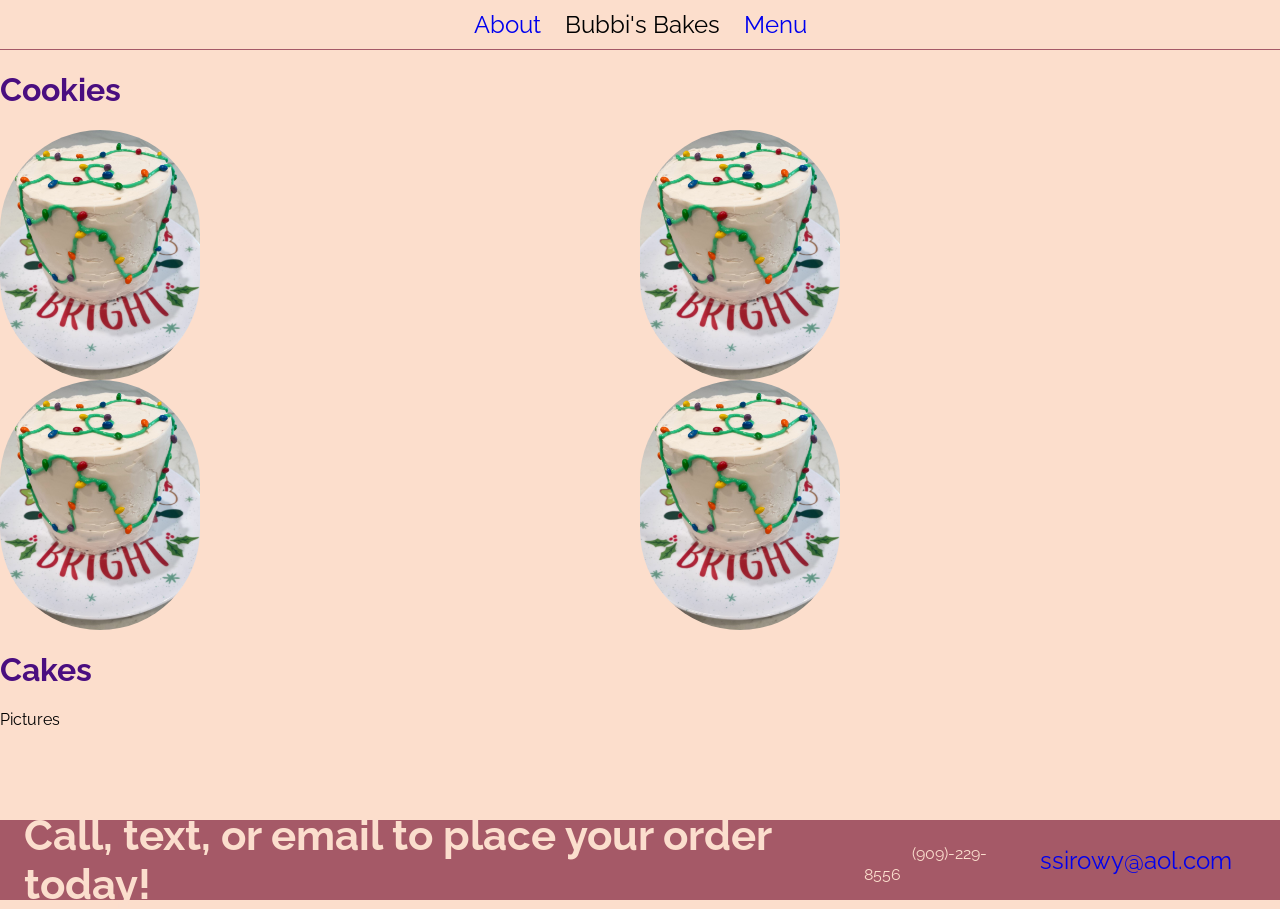
==== menu.html @ 7ab78c6b "WIP" ====
<!DOCTYPE html>
<html lang="en">

<head>
  <meta charset="utf-8" />
  <title>Bubbi's Bakes</title>
  <base href="/" />

  <link rel="preconnect" href="https://fonts.googleapis.com">
  <link rel="preconnect" href="https://fonts.gstatic.com" crossorigin>
  <link href="https://fonts.googleapis.com/css2?family=Raleway:ital,wght@0,100..900;1,100..900&display=swap" rel="stylesheet">
  <link rel="stylesheet" href="./styles.css">

  <meta name="viewport" content="width=device-width, initial-scale=1" />
  <link rel="icon" type="image/x-icon" href="favicon.png" />
</head>

<body>
  <header>
    <a href="/">About</a>
    <div class="title">Bubbi's Bakes</div>
    <a href="/menu.html">Menu</a>
  </header>
  <main>
    <h1>Cookies</h1>
    <section>
      <img class="menu portrait" src="/img/xmas-cake.jpg">
      <img class="menu portrait" src="/img/xmas-cake.jpg">
      <img class="menu portrait" src="/img/xmas-cake.jpg">
      <img class="menu portrait" src="/img/xmas-cake.jpg">
    </section>
    <h1>Cakes</h1>
    <section>
      Pictures
    </section>
  </main>
  <footer>
    <div class="footer-cta">Call, text, or email to place your order today!</div>
    <div><a href="tel:9092298556"></a>(909)-229-8556</div>
    <div><a href="mailto:ssirowy@aol.com">ssirowy@aol.com</a></div>
  </footer>
</body>

</html>
---- styles.css ----
:root {
    --main-bg-color: #fcdecc;
    --footer-color: #A55967;
    --footer-text-color: #FBDECD;
    --main-text-color: #4A0E80;
    --secondary-text-color: #A55967;
    --bubble-color: #FEF3E2;

    font-family: "Raleway", sans-serif;
  }

body {
    background-color: var(--main-bg-color);
    display: grid;
    height: 100vh;
    grid-template-rows: 50px 1fr 80px;
    margin: 0;
    width: 100%;
}

a {
    margin: 0 24px;
}

a:link {
    text-decoration: none;
}
  
a:visited {
    text-decoration: none;
}
  
a:hover {
    text-decoration: underline;
}

header {
    align-items: center;
    border-bottom: 1px solid var(--footer-color);
    display: flex;
    font-size: 24px;
    justify-content: center;
}

main {
    overflow-y: auto;
}

.bubble {
    align-items: center;
    background-color: var(--bubble-color);
    border: 3px solid var(--footer-color);
    border-radius: 125px;
    display: flex;
    flex-direction: column;
    padding: 24px;
}

.hero {
    box-shadow: rgba(0, 0, 0, 0.15) 1.95px 1.95px 2.6px;
    margin: 16px;
    border-radius: 2px;
    border: 6px solid white;
    max-height: 500px;
}

img.menu {
    border-radius: 100px;
}

h1 {
    color: var(--main-text-color);
}

h2 {
    color: var(--main-text-color);
}

h4 {
    color: var(--secondary-text-color);
}

section {
    display: grid;
    grid-template-columns: 1fr 1fr;
}

.centered {
    align-items: center;
    display: flex;
    height: 100%;
    justify-content: center;
    width: 100%;
}

footer {
    align-items: center;
    background-color: var(--footer-color);
    color: var(--footer-text-color);
    display: flex;
    padding: 0 24px;
}

footer a {
    font-size: 24px;
}

.footer-cta {
    font-size: 42px;
    font-weight: bold;
}

.bubbi {
    font-size: 22px;
}

path {
    fill: transparent;
}

text {
    fill: #7c7467;
    font-size: 55px;
}

.portrait {
    max-width: 200px;
}

.landscape {
    max-height: 200px;
}

@media only screen and (max-width: 800px) {
    .title {
        width: 100%;
        margin-bottom: 48px;
    }

    .bubbi {
        font-size: 36px;
    }

    .images {
        justify-content: center;
        width: 100%;
    }

    .portrait {
        max-width: 90%;
    }
}

@media only screen and (max-width: 600px) {

    .bubbi {
        font-size: 22px;
    }

    .title {
        width: 100%;
        margin-bottom: 0;
    }
}
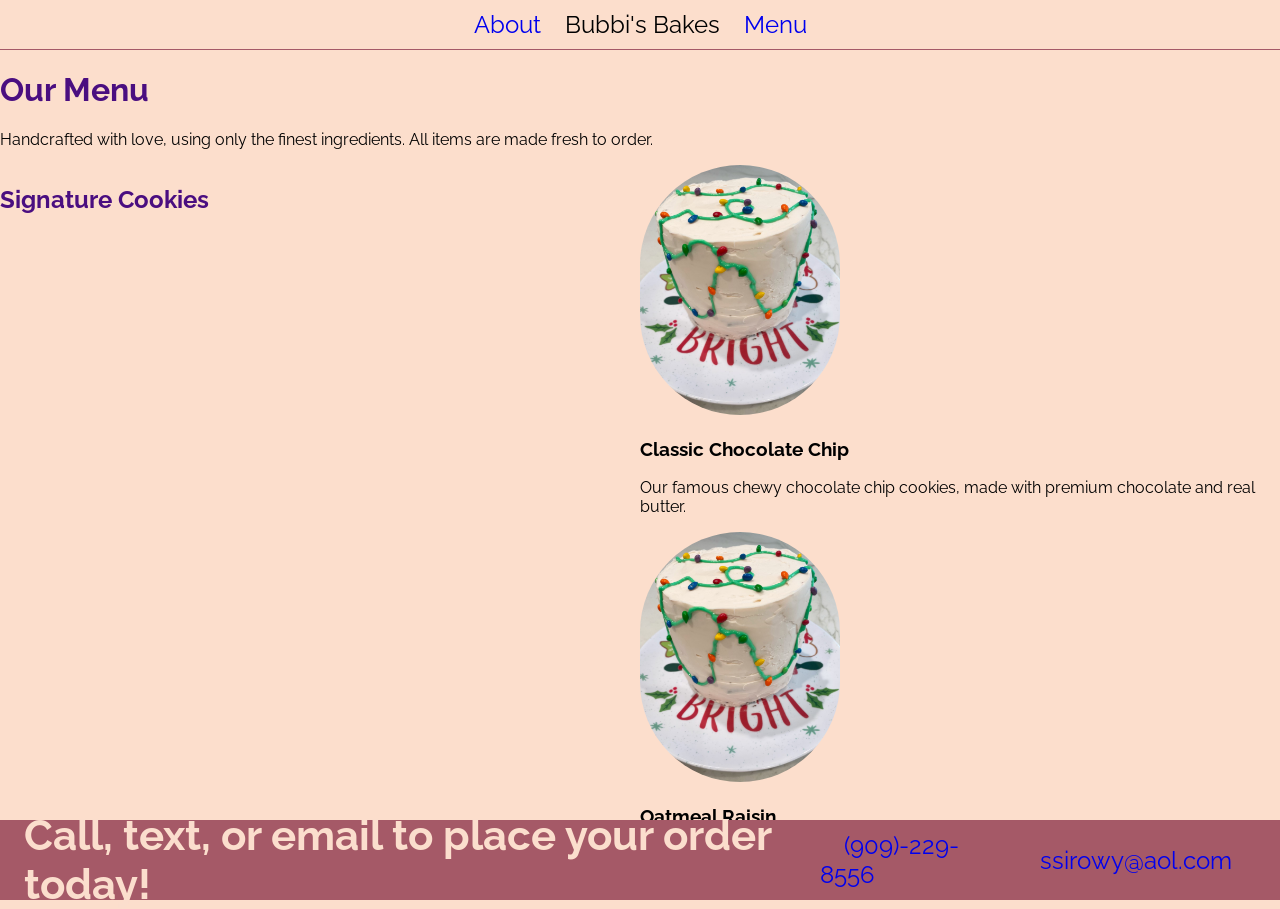
==== commit 77728c3d: "Updated designs" ====
--- a/menu.html
+++ b/menu.html
@@ -3,7 +3,7 @@
 
 <head>
   <meta charset="utf-8" />
-  <title>Bubbi's Bakes</title>
+  <title>Bubbi's Bakes - Menu</title>
   <base href="/" />
 
   <link rel="preconnect" href="https://fonts.googleapis.com">
@@ -22,21 +22,71 @@
     <a href="/menu.html">Menu</a>
   </header>
   <main>
-    <h1>Cookies</h1>
-    <section>
-      <img class="menu portrait" src="/img/xmas-cake.jpg">
-      <img class="menu portrait" src="/img/xmas-cake.jpg">
-      <img class="menu portrait" src="/img/xmas-cake.jpg">
-      <img class="menu portrait" src="/img/xmas-cake.jpg">
+    <div class="menu-intro">
+      <h1>Our Menu</h1>
+      <p>Handcrafted with love, using only the finest ingredients. All items are made fresh to order.</p>
+    </div>
+
+    <section class="menu-section">
+      <h2>Signature Cookies</h2>
+      <div class="menu-grid">
+        <div class="menu-item">
+          <img class="menu portrait" src="/img/xmas-cake.jpg" alt="Chocolate Chip Cookie">
+          <h3>Classic Chocolate Chip</h3>
+          <p>Our famous chewy chocolate chip cookies, made with premium chocolate and real butter.</p>
+        </div>
+        <div class="menu-item">
+          <img class="menu portrait" src="/img/xmas-cake.jpg" alt="Oatmeal Raisin Cookie">
+          <h3>Oatmeal Raisin</h3>
+          <p>Hearty oatmeal cookies studded with plump raisins and a hint of cinnamon.</p>
+        </div>
+        <div class="menu-item">
+          <img class="menu portrait" src="/img/xmas-cake.jpg" alt="Snickerdoodle Cookie">
+          <h3>Snickerdoodle</h3>
+          <p>Soft and pillowy cookies rolled in cinnamon sugar, a timeless favorite.</p>
+        </div>
+        <div class="menu-item">
+          <img class="menu portrait" src="/img/xmas-cake.jpg" alt="Double Chocolate Cookie">
+          <h3>Double Chocolate</h3>
+          <p>Rich chocolate cookies with chocolate chips, perfect for chocolate lovers.</p>
+        </div>
+      </div>
     </section>
-    <h1>Cakes</h1>
-    <section>
-      Pictures
+
+    <section class="menu-section">
+      <h2>Specialty Cakes</h2>
+      <div class="menu-grid">
+        <div class="menu-item">
+          <img class="menu portrait" src="/img/xmas-cake.jpg" alt="Birthday Cake">
+          <h3>Birthday Cakes</h3>
+          <p>Custom-designed cakes for any celebration, available in various flavors and sizes.</p>
+        </div>
+        <div class="menu-item">
+          <img class="menu portrait" src="/img/xmas-cake.jpg" alt="Wedding Cake">
+          <h3>Wedding Cakes</h3>
+          <p>Elegant multi-tiered cakes, perfect for your special day. Consultation required.</p>
+        </div>
+        <div class="menu-item">
+          <img class="menu portrait" src="/img/xmas-cake.jpg" alt="Cupcakes">
+          <h3>Cupcakes</h3>
+          <p>Delightful individual treats, available in a variety of flavors and frostings.</p>
+        </div>
+        <div class="menu-item">
+          <img class="menu portrait" src="/img/xmas-cake.jpg" alt="Seasonal Specials">
+          <h3>Seasonal Specials</h3>
+          <p>Limited-time offerings featuring seasonal flavors and decorations.</p>
+        </div>
+      </div>
+    </section>
+
+    <section class="menu-section">
+      <h2>Custom Orders</h2>
+      <p class="custom-order-text">Looking for something special? We love creating custom orders! Contact us to discuss your specific needs, dietary requirements, or special occasions.</p>
     </section>
   </main>
   <footer>
     <div class="footer-cta">Call, text, or email to place your order today!</div>
-    <div><a href="tel:9092298556"></a>(909)-229-8556</div>
+    <div><a href="tel:9092298556">(909)-229-8556</a></div>
     <div><a href="mailto:ssirowy@aol.com">ssirowy@aol.com</a></div>
   </footer>
 </body>
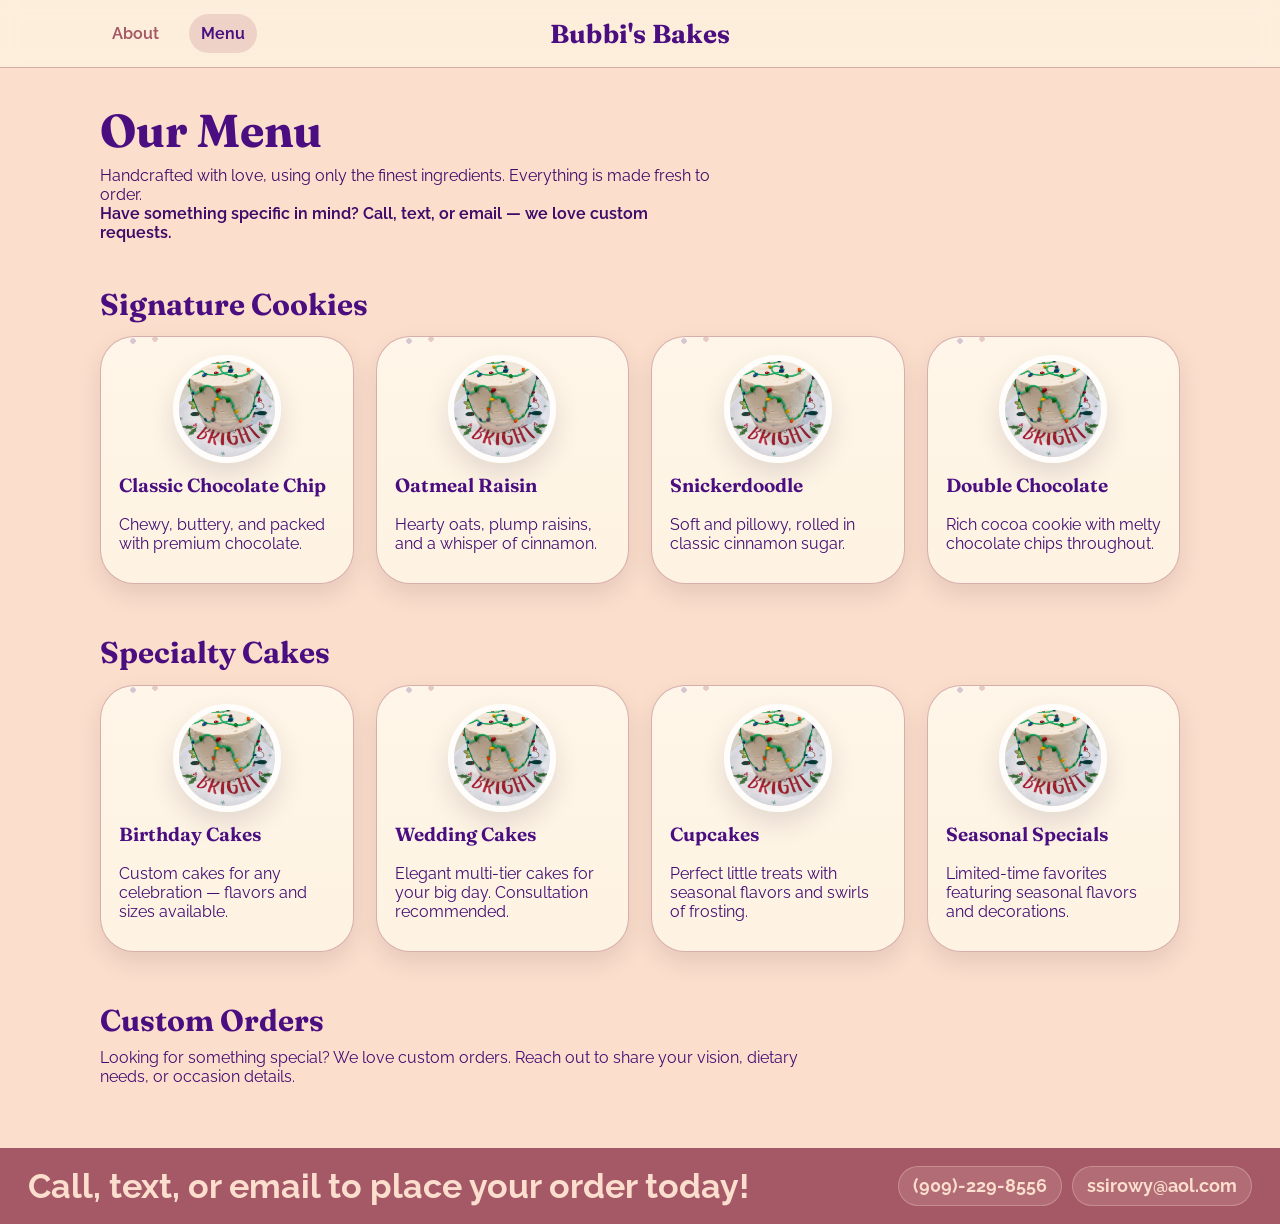
==== commit febdb36e: "Improve styles and menu" ====
--- a/menu.html
+++ b/menu.html
@@ -9,6 +9,7 @@
   <link rel="preconnect" href="https://fonts.googleapis.com">
   <link rel="preconnect" href="https://fonts.gstatic.com" crossorigin>
   <link href="https://fonts.googleapis.com/css2?family=Raleway:ital,wght@0,100..900;1,100..900&display=swap" rel="stylesheet">
+  <link href="https://fonts.googleapis.com/css2?family=Fraunces:opsz,wght@9..144,500..700&display=swap" rel="stylesheet">
   <link rel="stylesheet" href="./styles.css">
 
   <meta name="viewport" content="width=device-width, initial-scale=1" />
@@ -17,77 +18,87 @@
 
 <body>
   <header>
-    <a href="/">About</a>
-    <div class="title">Bubbi's Bakes</div>
-    <a href="/menu.html">Menu</a>
+    <div class="nav">
+      <div class="nav-links">
+        <a class="nav-link" href="/">About</a>
+        <a class="nav-link is-active" href="/menu.html">Menu</a>
+      </div>
+      <div class="title">Bubbi's Bakes</div>
+      <div class="nav-links" aria-hidden="true"></div>
+    </div>
   </header>
   <main>
-    <div class="menu-intro">
-      <h1>Our Menu</h1>
-      <p>Handcrafted with love, using only the finest ingredients. All items are made fresh to order.</p>
+    <div class="container">
+      <div class="menu-intro">
+        <h1>Our Menu</h1>
+        <p class="lede">Handcrafted with love, using only the finest ingredients. Everything is made fresh to order.</p>
+        <p class="cta-line">Have something specific in mind? Call, text, or email — we love custom requests.</p>
+      </div>
+
+      <section class="menu-section">
+        <h2>Signature Cookies</h2>
+        <div class="menu-grid">
+          <div class="menu-item">
+            <img class="menu portrait" src="/img/xmas-cake.jpg" alt="Chocolate Chip Cookie">
+            <h3>Classic Chocolate Chip</h3>
+            <p>Chewy, buttery, and packed with premium chocolate.</p>
+          </div>
+          <div class="menu-item">
+            <img class="menu portrait" src="/img/xmas-cake.jpg" alt="Oatmeal Raisin Cookie">
+            <h3>Oatmeal Raisin</h3>
+            <p>Hearty oats, plump raisins, and a whisper of cinnamon.</p>
+          </div>
+          <div class="menu-item">
+            <img class="menu portrait" src="/img/xmas-cake.jpg" alt="Snickerdoodle Cookie">
+            <h3>Snickerdoodle</h3>
+            <p>Soft and pillowy, rolled in classic cinnamon sugar.</p>
+          </div>
+          <div class="menu-item">
+            <img class="menu portrait" src="/img/xmas-cake.jpg" alt="Double Chocolate Cookie">
+            <h3>Double Chocolate</h3>
+            <p>Rich cocoa cookie with melty chocolate chips throughout.</p>
+          </div>
+        </div>
+      </section>
+
+      <section class="menu-section">
+        <h2>Specialty Cakes</h2>
+        <div class="menu-grid">
+          <div class="menu-item">
+            <img class="menu portrait" src="/img/xmas-cake.jpg" alt="Birthday Cake">
+            <h3>Birthday Cakes</h3>
+            <p>Custom cakes for any celebration — flavors and sizes available.</p>
+          </div>
+          <div class="menu-item">
+            <img class="menu portrait" src="/img/xmas-cake.jpg" alt="Wedding Cake">
+            <h3>Wedding Cakes</h3>
+            <p>Elegant multi-tier cakes for your big day. Consultation recommended.</p>
+          </div>
+          <div class="menu-item">
+            <img class="menu portrait" src="/img/xmas-cake.jpg" alt="Cupcakes">
+            <h3>Cupcakes</h3>
+            <p>Perfect little treats with seasonal flavors and swirls of frosting.</p>
+          </div>
+          <div class="menu-item">
+            <img class="menu portrait" src="/img/xmas-cake.jpg" alt="Seasonal Specials">
+            <h3>Seasonal Specials</h3>
+            <p>Limited-time favorites featuring seasonal flavors and decorations.</p>
+          </div>
+        </div>
+      </section>
+
+      <section class="menu-section">
+        <h2>Custom Orders</h2>
+        <p class="custom-order-text">Looking for something special? We love custom orders. Reach out to share your vision, dietary needs, or occasion details.</p>
+      </section>
     </div>
-
-    <section class="menu-section">
-      <h2>Signature Cookies</h2>
-      <div class="menu-grid">
-        <div class="menu-item">
-          <img class="menu portrait" src="/img/xmas-cake.jpg" alt="Chocolate Chip Cookie">
-          <h3>Classic Chocolate Chip</h3>
-          <p>Our famous chewy chocolate chip cookies, made with premium chocolate and real butter.</p>
-        </div>
-        <div class="menu-item">
-          <img class="menu portrait" src="/img/xmas-cake.jpg" alt="Oatmeal Raisin Cookie">
-          <h3>Oatmeal Raisin</h3>
-          <p>Hearty oatmeal cookies studded with plump raisins and a hint of cinnamon.</p>
-        </div>
-        <div class="menu-item">
-          <img class="menu portrait" src="/img/xmas-cake.jpg" alt="Snickerdoodle Cookie">
-          <h3>Snickerdoodle</h3>
-          <p>Soft and pillowy cookies rolled in cinnamon sugar, a timeless favorite.</p>
-        </div>
-        <div class="menu-item">
-          <img class="menu portrait" src="/img/xmas-cake.jpg" alt="Double Chocolate Cookie">
-          <h3>Double Chocolate</h3>
-          <p>Rich chocolate cookies with chocolate chips, perfect for chocolate lovers.</p>
-        </div>
-      </div>
-    </section>
-
-    <section class="menu-section">
-      <h2>Specialty Cakes</h2>
-      <div class="menu-grid">
-        <div class="menu-item">
-          <img class="menu portrait" src="/img/xmas-cake.jpg" alt="Birthday Cake">
-          <h3>Birthday Cakes</h3>
-          <p>Custom-designed cakes for any celebration, available in various flavors and sizes.</p>
-        </div>
-        <div class="menu-item">
-          <img class="menu portrait" src="/img/xmas-cake.jpg" alt="Wedding Cake">
-          <h3>Wedding Cakes</h3>
-          <p>Elegant multi-tiered cakes, perfect for your special day. Consultation required.</p>
-        </div>
-        <div class="menu-item">
-          <img class="menu portrait" src="/img/xmas-cake.jpg" alt="Cupcakes">
-          <h3>Cupcakes</h3>
-          <p>Delightful individual treats, available in a variety of flavors and frostings.</p>
-        </div>
-        <div class="menu-item">
-          <img class="menu portrait" src="/img/xmas-cake.jpg" alt="Seasonal Specials">
-          <h3>Seasonal Specials</h3>
-          <p>Limited-time offerings featuring seasonal flavors and decorations.</p>
-        </div>
-      </div>
-    </section>
-
-    <section class="menu-section">
-      <h2>Custom Orders</h2>
-      <p class="custom-order-text">Looking for something special? We love creating custom orders! Contact us to discuss your specific needs, dietary requirements, or special occasions.</p>
-    </section>
   </main>
   <footer>
     <div class="footer-cta">Call, text, or email to place your order today!</div>
-    <div><a href="tel:9092298556">(909)-229-8556</a></div>
-    <div><a href="mailto:ssirowy@aol.com">ssirowy@aol.com</a></div>
+    <div class="footer-actions">
+      <a class="footer-pill" href="tel:9092298556">(909)-229-8556</a>
+      <a class="footer-pill" href="mailto:ssirowy@aol.com">ssirowy@aol.com</a>
+    </div>
   </footer>
 </body>
 
--- a/styles.css
+++ b/styles.css
@@ -5,6 +5,13 @@
     --main-text-color: #4A0E80;
     --secondary-text-color: #A55967;
     --bubble-color: #FEF3E2;
+    --shadow: 0 18px 45px rgba(29, 14, 44, 0.12);
+    --shadow-soft: 0 10px 24px rgba(29, 14, 44, 0.10);
+    --radius: 22px;
+    --radius-lg: 34px;
+    --content-max: 1080px;
+    --gutter: clamp(16px, 3vw, 28px);
+    --heading-font: "Fraunces", serif;
 
     font-family: "Raleway", sans-serif;
   }
@@ -12,14 +19,21 @@
 body {
     background-color: var(--main-bg-color);
     display: grid;
-    height: 100vh;
-    grid-template-rows: 50px 1fr 80px;
+    min-height: 100svh;
+    grid-template-rows: auto 1fr auto;
     margin: 0;
     width: 100%;
+    color: var(--main-text-color);
+}
+
+a:focus-visible {
+    outline: 3px solid color-mix(in srgb, var(--footer-color), white 15%);
+    outline-offset: 3px;
+    border-radius: 10px;
 }
 
 a {
-    margin: 0 24px;
+    color: inherit;
 }
 
 a:link {
@@ -35,54 +49,163 @@
 }
 
 header {
-    align-items: center;
-    border-bottom: 1px solid var(--footer-color);
+    border-bottom: 1px solid color-mix(in srgb, var(--footer-color), transparent 55%);
+    background: color-mix(in srgb, var(--bubble-color), transparent 25%);
+    backdrop-filter: blur(8px);
+}
+
+header .nav {
+    max-width: var(--content-max);
+    margin: 0 auto;
+    padding: 14px var(--gutter);
+    display: grid;
+    grid-template-columns: 1fr auto 1fr;
+    align-items: center;
+    gap: 12px;
+}
+
+header .title {
+    font-family: var(--heading-font);
+    font-weight: 700;
+    letter-spacing: 0.01em;
+    font-size: clamp(18px, 2.4vw, 26px);
+}
+
+.nav-links {
     display: flex;
-    font-size: 24px;
-    justify-content: center;
+    align-items: center;
+    gap: clamp(10px, 2vw, 18px);
+}
+
+.nav > .nav-links:last-child {
+    justify-content: flex-end;
+}
+
+.nav-link {
+    display: inline-flex;
+    align-items: center;
+    padding: 10px 12px;
+    border-radius: 999px;
+    color: var(--secondary-text-color);
+    font-weight: 650;
+    text-decoration: none;
+    transition: background-color 160ms ease, transform 160ms ease;
+}
+
+.nav-link:hover {
+    text-decoration: none;
+    background: color-mix(in srgb, var(--footer-color), transparent 88%);
+    transform: translateY(-1px);
+}
+
+.nav-link.is-active {
+    color: var(--main-text-color);
+    background: color-mix(in srgb, var(--footer-color), transparent 82%);
 }
 
 main {
     overflow-y: auto;
 }
 
+.container {
+    max-width: var(--content-max);
+    margin: 0 auto;
+    padding: 28px var(--gutter) 36px;
+}
+
+.lede {
+    font-size: 16px;
+    color: color-mix(in srgb, var(--main-text-color), black 20%);
+    max-width: 62ch;
+}
+
+.cta-line {
+    margin-top: 10px;
+    font-weight: 650;
+    color: var(--secondary-text-color);
+}
+
+.stack {
+    display: grid;
+    gap: clamp(18px, 3vw, 30px);
+}
+
+.split {
+    display: grid;
+    grid-template-columns: 1fr 1fr;
+    gap: clamp(18px, 4vw, 42px);
+    align-items: center;
+    padding: clamp(16px, 3vw, 28px) 0;
+}
+
 .bubble {
     align-items: center;
     background-color: var(--bubble-color);
-    border: 3px solid var(--footer-color);
-    border-radius: 125px;
+    border: 2px solid color-mix(in srgb, var(--footer-color), transparent 35%);
+    border-radius: var(--radius-lg);
+    box-shadow: var(--shadow-soft);
     display: flex;
     flex-direction: column;
-    padding: 24px;
+    padding: clamp(18px, 3vw, 28px);
+    line-height: 1.55;
+}
+
+.bubble h2 {
+    font-family: var(--heading-font);
+    font-weight: 700;
+    letter-spacing: 0.01em;
 }
 
 .hero {
-    box-shadow: rgba(0, 0, 0, 0.15) 1.95px 1.95px 2.6px;
-    margin: 16px;
-    border-radius: 2px;
-    border: 6px solid white;
-    max-height: 500px;
+    display: block;
+    width: 100%;
+    height: auto;
+    box-shadow: var(--shadow);
+    border-radius: var(--radius);
+    border: 8px solid rgba(255, 255, 255, 0.85);
+    max-height: 520px;
+    object-fit: cover;
 }
 
 img.menu {
-    border-radius: 100px;
+    border-radius: 999px;
 }
 
 h1 {
     color: var(--main-text-color);
+    font-family: var(--heading-font);
+    font-weight: 700;
+    font-size: clamp(32px, 4.2vw, 46px);
+    line-height: 1.08;
+    margin: 0 0 10px;
 }
 
 h2 {
+    color: var(--main-text-color);
+    font-family: var(--heading-font);
+    font-weight: 680;
+    font-size: clamp(22px, 3vw, 30px);
+    line-height: 1.15;
+    margin: 0 0 10px;
+}
+
+h3 {
+    margin: 0 0 8px;
+    font-family: var(--heading-font);
+    font-weight: 650;
+    font-size: 19px;
     color: var(--main-text-color);
 }
 
 h4 {
     color: var(--secondary-text-color);
-}
-
-section {
-    display: grid;
-    grid-template-columns: 1fr 1fr;
+    margin: 0 0 12px;
+    font-weight: 650;
+}
+
+p {
+    margin: 0 0 12px;
+    color: color-mix(in srgb, var(--main-text-color), black 10%);
 }
 
 .centered {
@@ -98,16 +221,48 @@
     background-color: var(--footer-color);
     color: var(--footer-text-color);
     display: flex;
-    padding: 0 24px;
+    padding: 18px var(--gutter);
+    gap: 14px;
+    flex-wrap: wrap;
+    justify-content: space-between;
 }
 
 footer a {
     font-size: 24px;
+    color: var(--footer-text-color);
+    font-weight: 700;
 }
 
 .footer-cta {
-    font-size: 42px;
+    font-size: clamp(22px, 3.2vw, 34px);
     font-weight: bold;
+}
+
+.footer-actions {
+    display: inline-flex;
+    gap: 10px;
+    align-items: center;
+    flex-wrap: wrap;
+}
+
+.footer-pill {
+    display: inline-flex;
+    align-items: center;
+    gap: 10px;
+    padding: 10px 14px;
+    border-radius: 999px;
+    background: color-mix(in srgb, var(--footer-text-color), transparent 86%);
+    border: 1px solid color-mix(in srgb, var(--footer-text-color), transparent 70%);
+    text-decoration: none;
+    font-size: 18px;
+    line-height: 1;
+    transition: transform 160ms ease, background-color 160ms ease;
+}
+
+.footer-pill:hover {
+    text-decoration: none;
+    transform: translateY(-1px);
+    background: color-mix(in srgb, var(--footer-text-color), transparent 82%);
 }
 
 .bubbi {
@@ -131,24 +286,91 @@
     max-height: 200px;
 }
 
+.menu-intro {
+    text-align: left;
+    padding: 10px 0 20px;
+}
+
+.menu-intro p {
+    max-width: 62ch;
+    margin: 0;
+    font-size: 16px;
+    color: color-mix(in srgb, var(--main-text-color), black 18%);
+}
+
+.menu-section {
+    padding: clamp(18px, 3vw, 26px) 0;
+}
+
+.menu-grid {
+    display: grid;
+    grid-template-columns: repeat(auto-fit, minmax(220px, 1fr));
+    gap: clamp(14px, 2.5vw, 22px);
+    margin-top: 14px;
+}
+
+.menu-item {
+    background: linear-gradient(
+        180deg,
+        color-mix(in srgb, var(--bubble-color), white 22%),
+        var(--bubble-color)
+    );
+    border: 1px solid color-mix(in srgb, var(--footer-color), transparent 55%);
+    border-radius: var(--radius-lg);
+    box-shadow: var(--shadow-soft);
+    padding: 18px;
+    display: grid;
+    gap: 10px;
+    position: relative;
+    overflow: hidden;
+}
+
+.menu-item::after {
+    content: "";
+    position: absolute;
+    inset: -2px -2px auto -2px;
+    height: 10px;
+    background: radial-gradient(circle at 12px 5px, rgba(165, 89, 103, 0.55) 0 3px, transparent 3.5px),
+        radial-gradient(circle at 34px 6px, rgba(74, 14, 128, 0.35) 0 2.5px, transparent 3px),
+        radial-gradient(circle at 56px 4px, rgba(165, 89, 103, 0.45) 0 2.5px, transparent 3px);
+    opacity: 0.6;
+}
+
+.menu-item img.menu {
+    width: 96px;
+    height: 96px;
+    object-fit: cover;
+    border: 6px solid rgba(255, 255, 255, 0.85);
+    box-shadow: 0 12px 26px rgba(29, 14, 44, 0.12);
+    justify-self: center;
+}
+
+.custom-order-text {
+    max-width: 72ch;
+    margin: 0;
+}
+
 @media only screen and (max-width: 800px) {
-    .title {
-        width: 100%;
-        margin-bottom: 48px;
-    }
-
-    .bubbi {
-        font-size: 36px;
-    }
-
-    .images {
-        justify-content: center;
-        width: 100%;
+    header .nav {
+        padding: 12px var(--gutter);
+    }
+
+    .split {
+        grid-template-columns: 1fr;
+        padding: 18px 0;
+    }
+
+    .hero {
+        max-height: 420px;
     }
 
     .portrait {
         max-width: 90%;
     }
+
+    footer {
+        justify-content: flex-start;
+    }
 }
 
 @media only screen and (max-width: 600px) {
@@ -157,8 +379,18 @@
         font-size: 22px;
     }
 
-    .title {
-        width: 100%;
-        margin-bottom: 0;
+    header .nav {
+        gap: 10px;
+        grid-template-columns: 1fr;
+        justify-items: center;
+    }
+
+    .nav-link {
+        padding: 9px 10px;
+    }
+
+    .nav-links {
+        justify-content: center;
+        flex-wrap: wrap;
     }
 }
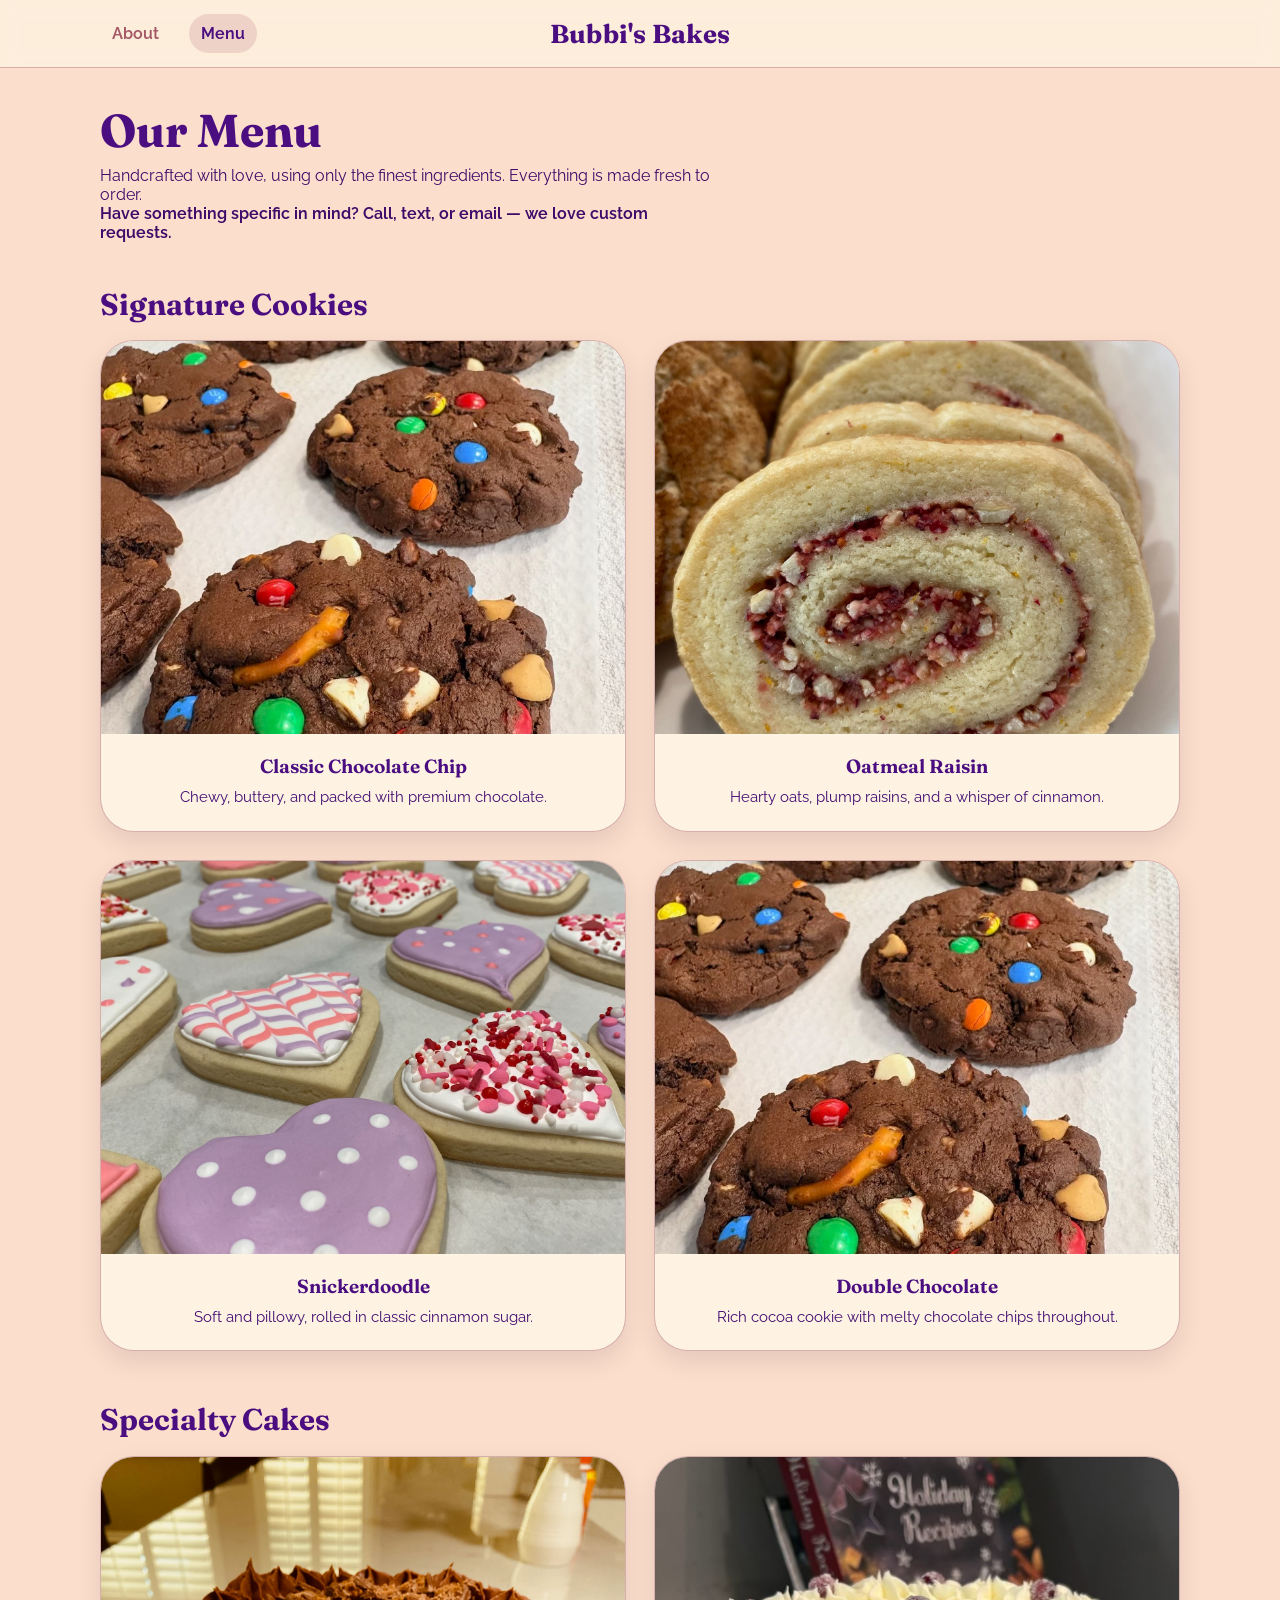
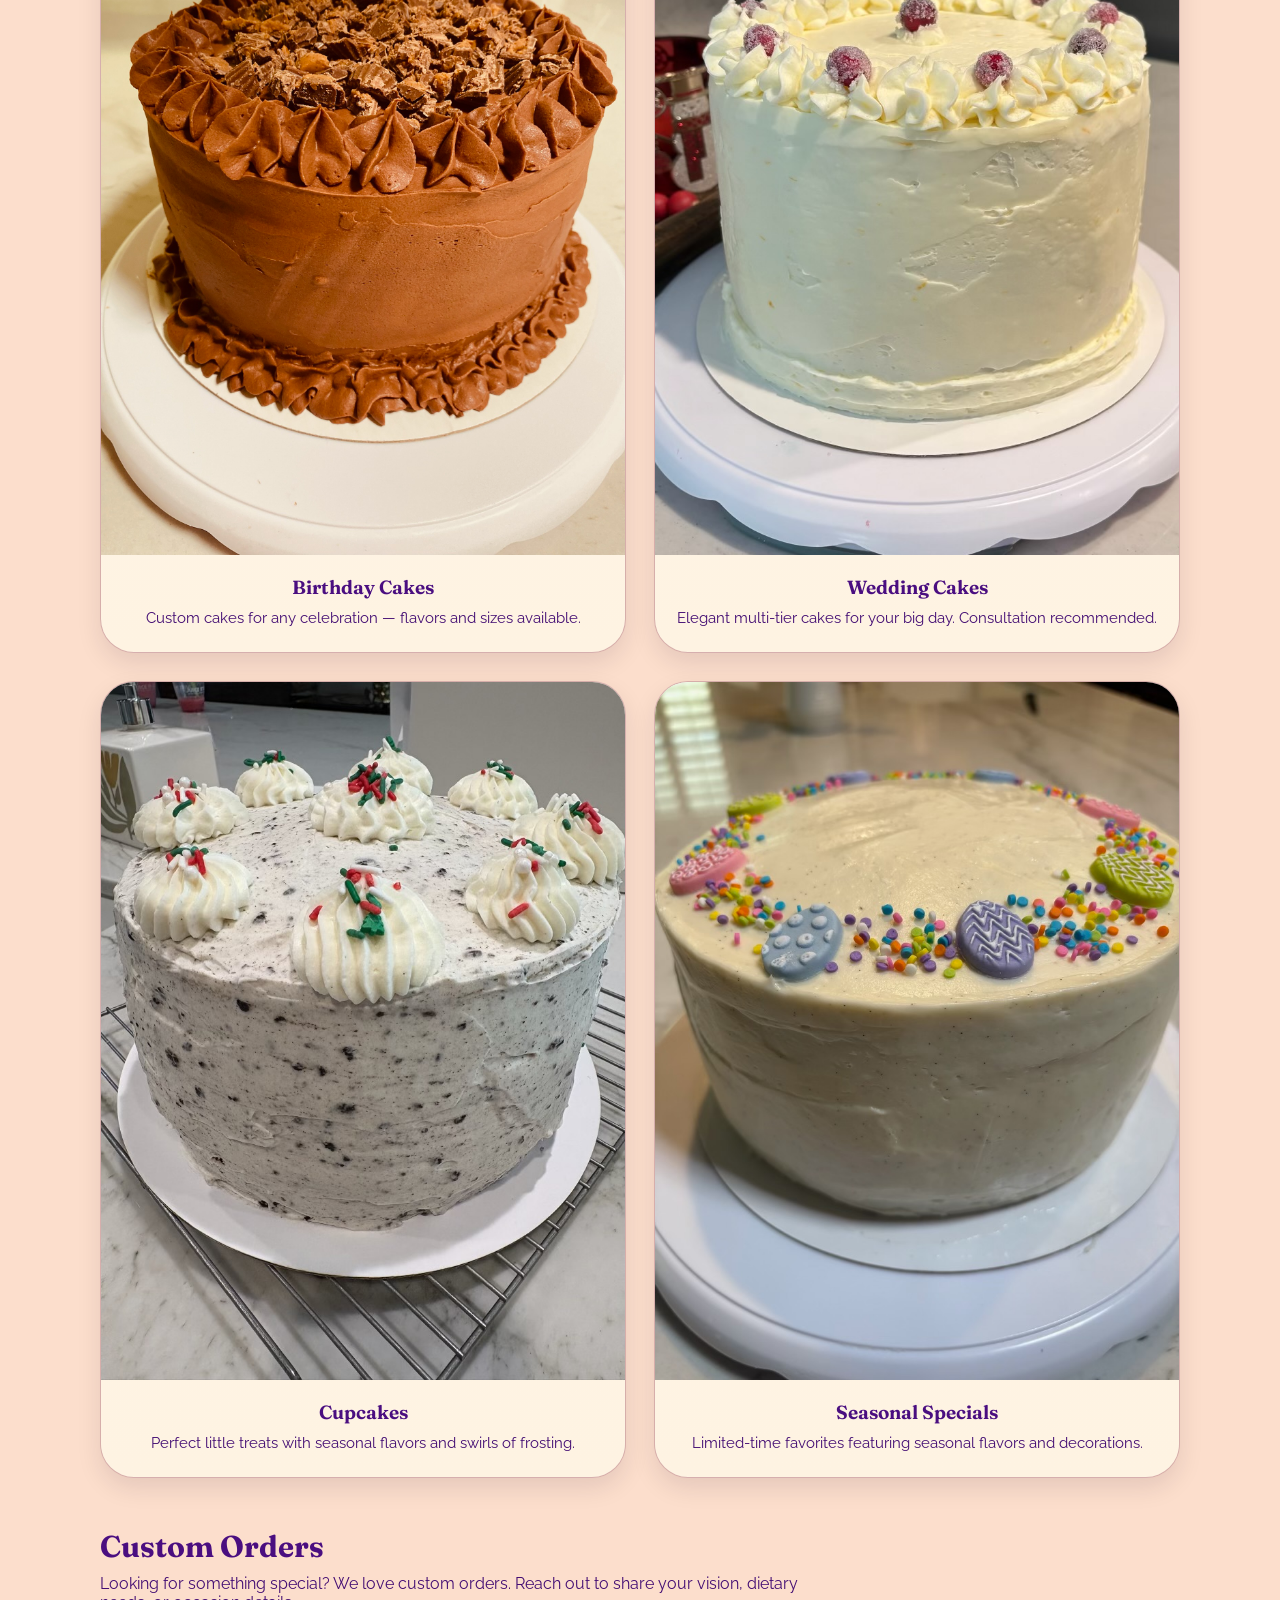
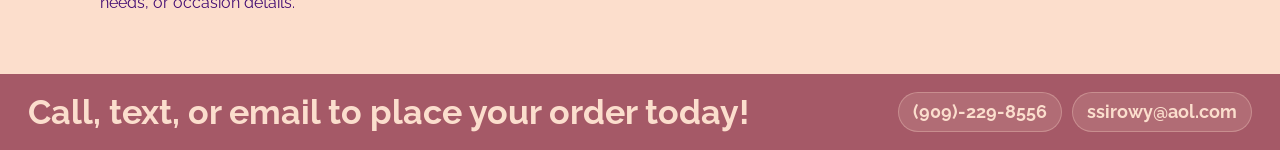
==== commit 8f9aabd6: "Made some updates to images + content" ====
--- a/menu.html
+++ b/menu.html
@@ -38,52 +38,84 @@
       <section class="menu-section">
         <h2>Signature Cookies</h2>
         <div class="menu-grid">
-          <div class="menu-item">
-            <img class="menu portrait" src="/img/xmas-cake.jpg" alt="Chocolate Chip Cookie">
-            <h3>Classic Chocolate Chip</h3>
-            <p>Chewy, buttery, and packed with premium chocolate.</p>
-          </div>
-          <div class="menu-item">
-            <img class="menu portrait" src="/img/xmas-cake.jpg" alt="Oatmeal Raisin Cookie">
-            <h3>Oatmeal Raisin</h3>
-            <p>Hearty oats, plump raisins, and a whisper of cinnamon.</p>
-          </div>
-          <div class="menu-item">
-            <img class="menu portrait" src="/img/xmas-cake.jpg" alt="Snickerdoodle Cookie">
-            <h3>Snickerdoodle</h3>
-            <p>Soft and pillowy, rolled in classic cinnamon sugar.</p>
-          </div>
-          <div class="menu-item">
-            <img class="menu portrait" src="/img/xmas-cake.jpg" alt="Double Chocolate Cookie">
-            <h3>Double Chocolate</h3>
-            <p>Rich cocoa cookie with melty chocolate chips throughout.</p>
-          </div>
+          <article class="menu-item">
+            <div class="menu-item-media">
+              <img src="/img/chocolate-cookies.jpeg" alt="Chocolate chip cookies on a plate" loading="lazy" width="800" height="600">
+            </div>
+            <div class="menu-item-body">
+              <h3>Classic Chocolate Chip</h3>
+              <p>Chewy, buttery, and packed with premium chocolate.</p>
+            </div>
+          </article>
+          <article class="menu-item">
+            <div class="menu-item-media">
+              <img src="/img/pinwheels.JPG" alt="Pinwheel cookies with sugar coating" loading="lazy" width="800" height="600">
+            </div>
+            <div class="menu-item-body">
+              <h3>Oatmeal Raisin</h3>
+              <p>Hearty oats, plump raisins, and a whisper of cinnamon.</p>
+            </div>
+          </article>
+          <article class="menu-item">
+            <div class="menu-item-media">
+              <img src="/img/valentines-cookies.JPG" alt="Heart-shaped and decorated sugar cookies" loading="lazy" width="800" height="600">
+            </div>
+            <div class="menu-item-body">
+              <h3>Snickerdoodle</h3>
+              <p>Soft and pillowy, rolled in classic cinnamon sugar.</p>
+            </div>
+          </article>
+          <article class="menu-item">
+            <div class="menu-item-media">
+              <img src="/img/chocolate-cookies.jpeg" alt="Rich chocolate cookies with chocolate chips" loading="lazy" width="800" height="600">
+            </div>
+            <div class="menu-item-body">
+              <h3>Double Chocolate</h3>
+              <p>Rich cocoa cookie with melty chocolate chips throughout.</p>
+            </div>
+          </article>
         </div>
       </section>
 
       <section class="menu-section">
         <h2>Specialty Cakes</h2>
         <div class="menu-grid">
-          <div class="menu-item">
-            <img class="menu portrait" src="/img/xmas-cake.jpg" alt="Birthday Cake">
-            <h3>Birthday Cakes</h3>
-            <p>Custom cakes for any celebration — flavors and sizes available.</p>
-          </div>
-          <div class="menu-item">
-            <img class="menu portrait" src="/img/xmas-cake.jpg" alt="Wedding Cake">
-            <h3>Wedding Cakes</h3>
-            <p>Elegant multi-tier cakes for your big day. Consultation recommended.</p>
-          </div>
-          <div class="menu-item">
-            <img class="menu portrait" src="/img/xmas-cake.jpg" alt="Cupcakes">
-            <h3>Cupcakes</h3>
-            <p>Perfect little treats with seasonal flavors and swirls of frosting.</p>
-          </div>
-          <div class="menu-item">
-            <img class="menu portrait" src="/img/xmas-cake.jpg" alt="Seasonal Specials">
-            <h3>Seasonal Specials</h3>
-            <p>Limited-time favorites featuring seasonal flavors and decorations.</p>
-          </div>
+          <article class="menu-item">
+            <div class="menu-item-media menu-item-media--tall">
+              <img src="/img/chocolate-cake.JPG" alt="Chocolate layer cake with frosting" loading="lazy" width="600" height="800">
+            </div>
+            <div class="menu-item-body">
+              <h3>Birthday Cakes</h3>
+              <p>Custom cakes for any celebration — flavors and sizes available.</p>
+            </div>
+          </article>
+          <article class="menu-item">
+            <div class="menu-item-media menu-item-media--tall">
+              <img src="/img/raspberry-cake.jpeg" alt="Elegant layer cake with raspberry filling and frosting" loading="lazy" width="600" height="800">
+            </div>
+            <div class="menu-item-body">
+              <h3>Wedding Cakes</h3>
+              <p>Elegant multi-tier cakes for your big day. Consultation recommended.</p>
+            </div>
+          </article>
+          <article class="menu-item">
+            <div class="menu-item-media menu-item-media--tall">
+              <img src="/img/oreo-cake.jpeg" alt="Oreo-themed cake with cookies and frosting" loading="lazy" width="600" height="800">
+            </div>
+            <div class="menu-item-body">
+              <h3>Cupcakes</h3>
+              <p>Perfect little treats with seasonal flavors and swirls of frosting.</p>
+            </div>
+          </article>
+          <article class="menu-item">
+            <div class="menu-item-media menu-item-media--tall">
+              <img src="/img/easter-cake.jpeg" alt="Spring-themed decorated cake with pastel accents" loading="lazy" width="600" height="800">
+            </div>
+            <div class="menu-item-body">
+              <h3>Seasonal Specials</h3>
+              <p>Limited-time favorites featuring seasonal flavors and decorations.</p>
+            </div>
+          </article>
         </div>
       </section>
 
@@ -102,4 +134,4 @@
   </footer>
 </body>
 
-</html>+</html>
--- a/styles.css
+++ b/styles.css
@@ -167,8 +167,32 @@
     object-fit: cover;
 }
 
-img.menu {
-    border-radius: 999px;
+/* Group photo: scale to fit without cropping; frame follows portrait aspect (no side letterboxing) */
+.hero-frame {
+    box-shadow: var(--shadow);
+    border-radius: var(--radius);
+    border: 8px solid rgba(255, 255, 255, 0.85);
+    width: 100%;
+    display: flex;
+    align-items: center;
+    justify-content: center;
+    background-color: color-mix(in srgb, var(--bubble-color), white 40%);
+}
+
+.hero-frame--full {
+    width: fit-content;
+    max-width: 100%;
+    margin-inline: auto;
+    min-width: 0;
+    background-color: transparent;
+}
+
+.hero-frame--full img {
+    display: block;
+    max-width: 100%;
+    max-height: min(72vh, 680px);
+    width: auto;
+    height: auto;
 }
 
 h1 {
@@ -278,10 +302,6 @@
     font-size: 55px;
 }
 
-.portrait {
-    max-width: 200px;
-}
-
 .landscape {
     max-height: 200px;
 }
@@ -304,9 +324,15 @@
 
 .menu-grid {
     display: grid;
-    grid-template-columns: repeat(auto-fit, minmax(220px, 1fr));
-    gap: clamp(14px, 2.5vw, 22px);
-    margin-top: 14px;
+    grid-template-columns: 1fr;
+    gap: clamp(20px, 3vw, 28px);
+    margin-top: 18px;
+}
+
+@media only screen and (min-width: 640px) {
+    .menu-grid {
+        grid-template-columns: repeat(2, 1fr);
+    }
 }
 
 .menu-item {
@@ -318,31 +344,53 @@
     border: 1px solid color-mix(in srgb, var(--footer-color), transparent 55%);
     border-radius: var(--radius-lg);
     box-shadow: var(--shadow-soft);
-    padding: 18px;
-    display: grid;
-    gap: 10px;
+    padding: 0;
+    display: flex;
+    flex-direction: column;
+    overflow: hidden;
+    transition: transform 180ms ease, box-shadow 180ms ease;
+}
+
+.menu-item:hover {
+    transform: translateY(-3px);
+    box-shadow: var(--shadow);
+}
+
+.menu-item-media {
     position: relative;
+    width: 100%;
+    aspect-ratio: 4 / 3;
     overflow: hidden;
-}
-
-.menu-item::after {
-    content: "";
-    position: absolute;
-    inset: -2px -2px auto -2px;
-    height: 10px;
-    background: radial-gradient(circle at 12px 5px, rgba(165, 89, 103, 0.55) 0 3px, transparent 3.5px),
-        radial-gradient(circle at 34px 6px, rgba(74, 14, 128, 0.35) 0 2.5px, transparent 3px),
-        radial-gradient(circle at 56px 4px, rgba(165, 89, 103, 0.45) 0 2.5px, transparent 3px);
-    opacity: 0.6;
-}
-
-.menu-item img.menu {
-    width: 96px;
-    height: 96px;
+    background: color-mix(in srgb, var(--bubble-color), black 4%);
+}
+
+.menu-item-media--tall {
+    aspect-ratio: 3 / 4;
+}
+
+.menu-item-media img {
+    width: 100%;
+    height: 100%;
     object-fit: cover;
-    border: 6px solid rgba(255, 255, 255, 0.85);
-    box-shadow: 0 12px 26px rgba(29, 14, 44, 0.12);
-    justify-self: center;
+    object-position: center;
+    display: block;
+}
+
+.menu-item-body {
+    padding: clamp(16px, 2.5vw, 20px) clamp(18px, 3vw, 22px) clamp(18px, 3vw, 22px);
+    text-align: center;
+    display: grid;
+    gap: 8px;
+}
+
+.menu-item-body h3 {
+    margin: 0;
+}
+
+.menu-item-body p {
+    margin: 0;
+    font-size: 15px;
+    line-height: 1.5;
 }
 
 .custom-order-text {
@@ -364,8 +412,8 @@
         max-height: 420px;
     }
 
-    .portrait {
-        max-width: 90%;
+    .hero-frame--full img {
+        max-height: min(60vh, 520px);
     }
 
     footer {
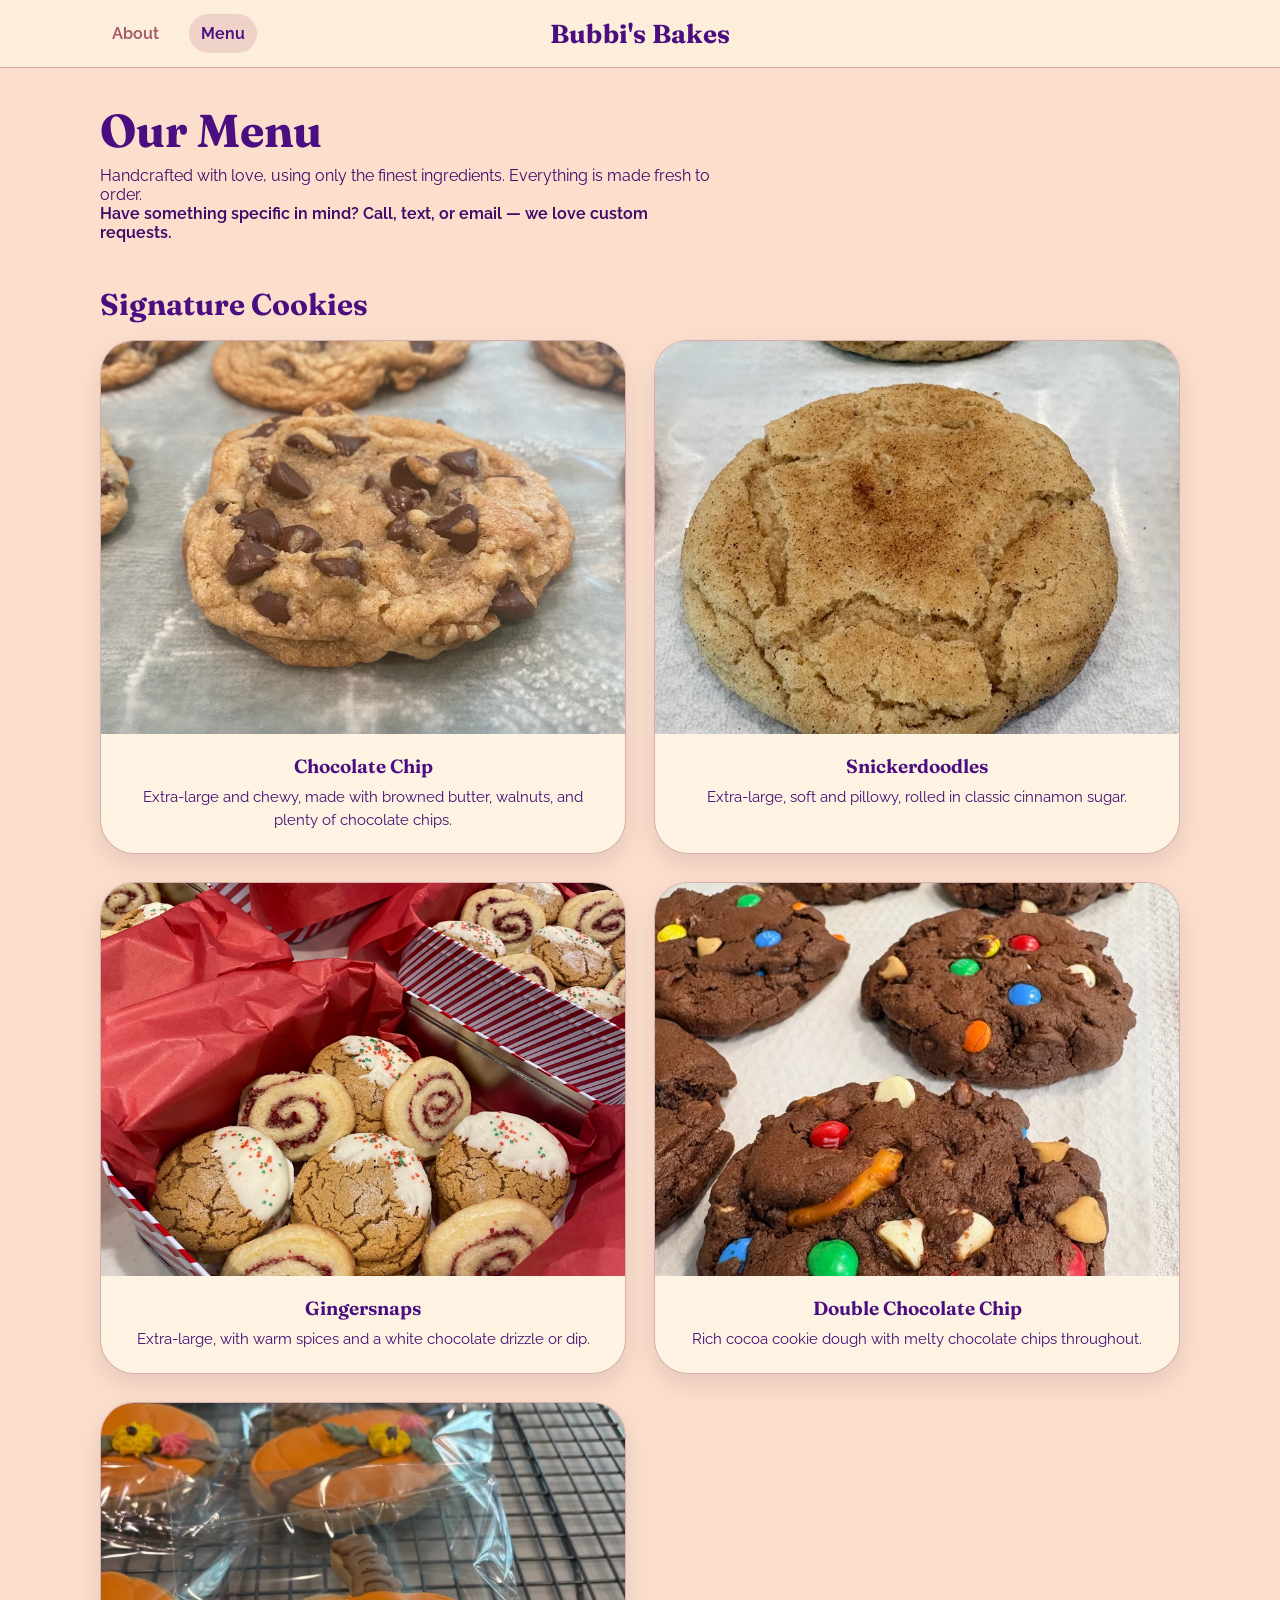
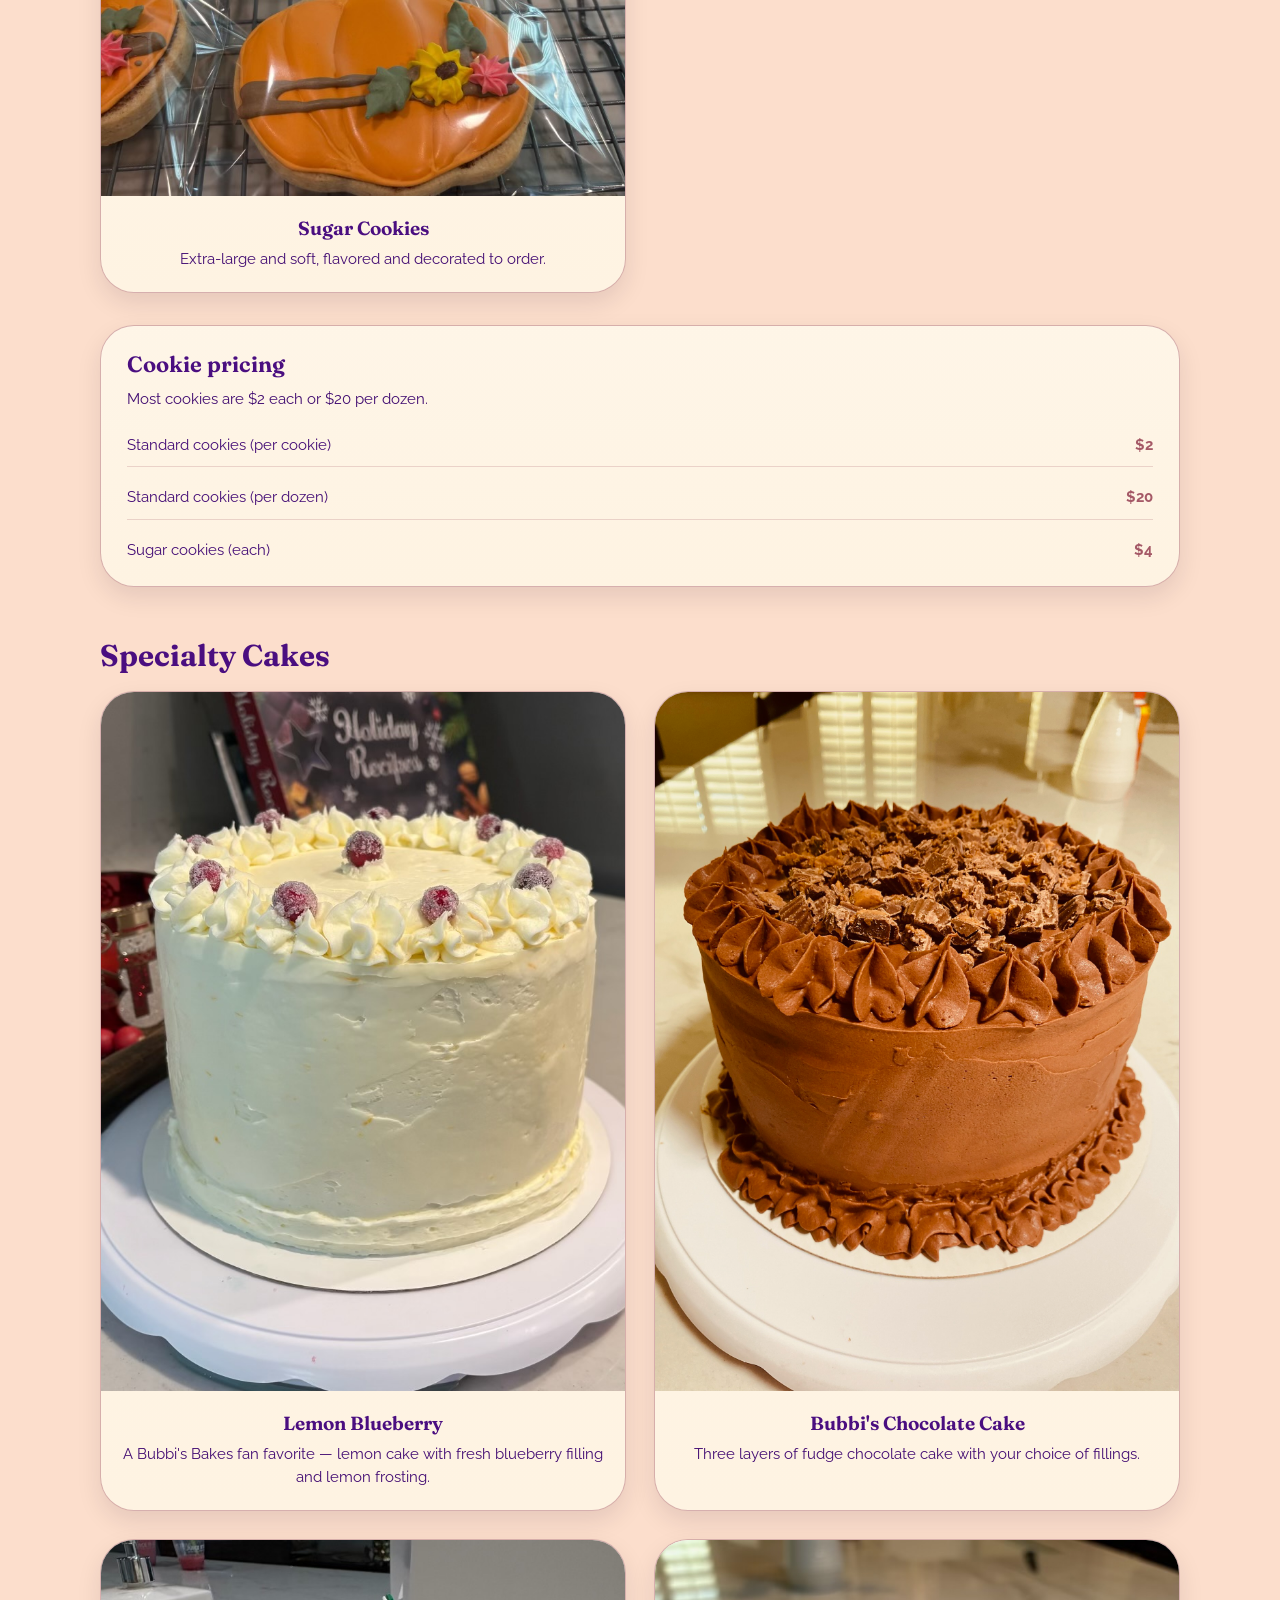
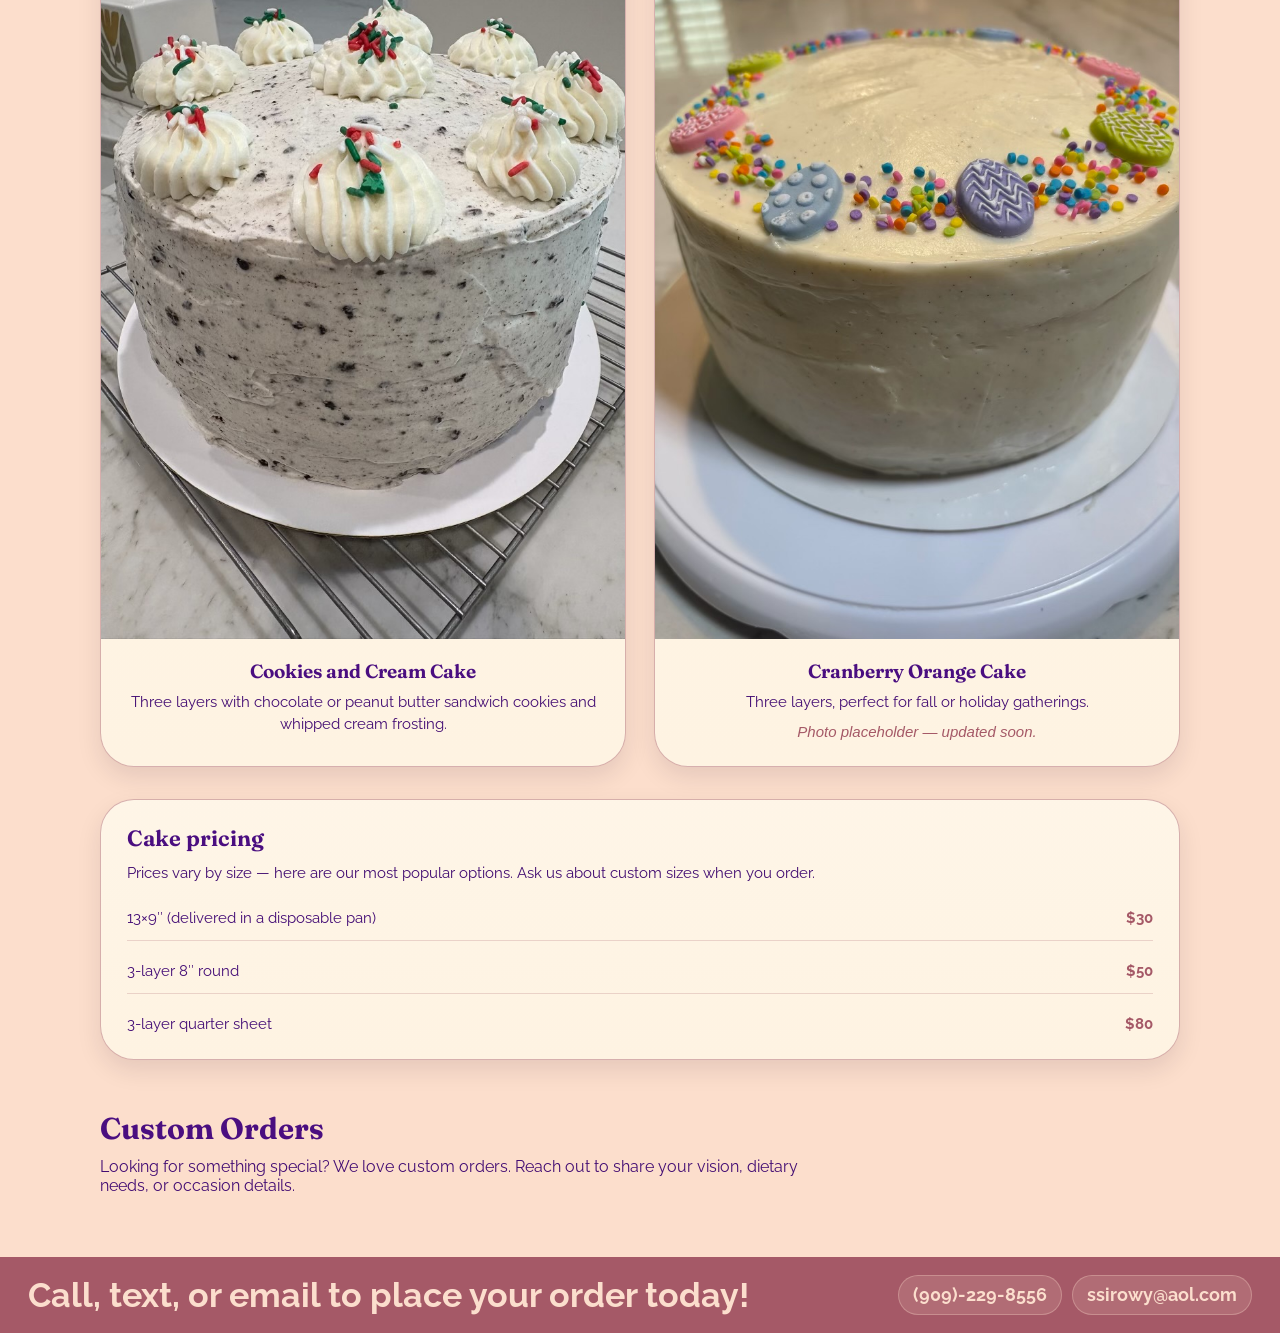
==== commit bdbd5d67: "Menu: Bubbi feedback — cookies, cakes, pricing, new photos - Replace menu with five signature cookie" ====
--- a/menu.html
+++ b/menu.html
@@ -40,40 +40,68 @@
         <div class="menu-grid">
           <article class="menu-item">
             <div class="menu-item-media">
-              <img src="/img/chocolate-cookies.jpeg" alt="Chocolate chip cookies on a plate" loading="lazy" width="800" height="600">
+              <img src="/img/chocolate-chip-cookies.jpeg" alt="Chocolate chip cookies" loading="lazy" width="800" height="600">
             </div>
             <div class="menu-item-body">
-              <h3>Classic Chocolate Chip</h3>
-              <p>Chewy, buttery, and packed with premium chocolate.</p>
+              <h3>Chocolate Chip</h3>
+              <p>Extra-large and chewy, made with browned butter, walnuts, and plenty of chocolate chips.</p>
             </div>
           </article>
           <article class="menu-item">
             <div class="menu-item-media">
-              <img src="/img/pinwheels.JPG" alt="Pinwheel cookies with sugar coating" loading="lazy" width="800" height="600">
+              <img src="/img/snicker-doodles.jpeg" alt="Snickerdoodle cookies with cinnamon sugar" loading="lazy" width="800" height="600">
             </div>
             <div class="menu-item-body">
-              <h3>Oatmeal Raisin</h3>
-              <p>Hearty oats, plump raisins, and a whisper of cinnamon.</p>
+              <h3>Snickerdoodles</h3>
+              <p>Extra-large, soft and pillowy, rolled in classic cinnamon sugar.</p>
             </div>
           </article>
           <article class="menu-item">
             <div class="menu-item-media">
-              <img src="/img/valentines-cookies.JPG" alt="Heart-shaped and decorated sugar cookies" loading="lazy" width="800" height="600">
+              <img src="/img/boxes.jpg" alt="Gingersnap cookies in a box" loading="lazy" width="800" height="600">
             </div>
             <div class="menu-item-body">
-              <h3>Snickerdoodle</h3>
-              <p>Soft and pillowy, rolled in classic cinnamon sugar.</p>
+              <h3>Gingersnaps</h3>
+              <p>Extra-large, with warm spices and a white chocolate drizzle or dip.</p>
             </div>
           </article>
           <article class="menu-item">
             <div class="menu-item-media">
-              <img src="/img/chocolate-cookies.jpeg" alt="Rich chocolate cookies with chocolate chips" loading="lazy" width="800" height="600">
+              <img src="/img/chocolate-cookies.jpeg" alt="Double chocolate chip cookies" loading="lazy" width="800" height="600">
             </div>
             <div class="menu-item-body">
-              <h3>Double Chocolate</h3>
-              <p>Rich cocoa cookie with melty chocolate chips throughout.</p>
+              <h3>Double Chocolate Chip</h3>
+              <p>Rich cocoa cookie dough with melty chocolate chips throughout.</p>
             </div>
           </article>
+          <article class="menu-item">
+            <div class="menu-item-media">
+              <img src="/img/sugar-cookies.jpeg" alt="Decorated sugar cookies" loading="lazy" width="800" height="600">
+            </div>
+            <div class="menu-item-body">
+              <h3>Sugar Cookies</h3>
+              <p>Extra-large and soft, flavored and decorated to order.</p>
+            </div>
+          </article>
+        </div>
+
+        <div class="menu-pricing" aria-labelledby="cookie-pricing-heading">
+          <h3 id="cookie-pricing-heading">Cookie pricing</h3>
+          <p class="menu-pricing-lede">Most cookies are $2 each or $20 per dozen.</p>
+          <ul class="pricing-list">
+            <li>
+              <span class="pricing-label">Standard cookies (per cookie)</span>
+              <span class="pricing-value">$2</span>
+            </li>
+            <li>
+              <span class="pricing-label">Standard cookies (per dozen)</span>
+              <span class="pricing-value">$20</span>
+            </li>
+            <li>
+              <span class="pricing-label">Sugar cookies (each)</span>
+              <span class="pricing-value">$4</span>
+            </li>
+          </ul>
         </div>
       </section>
 
@@ -82,40 +110,60 @@
         <div class="menu-grid">
           <article class="menu-item">
             <div class="menu-item-media menu-item-media--tall">
-              <img src="/img/chocolate-cake.JPG" alt="Chocolate layer cake with frosting" loading="lazy" width="600" height="800">
+              <img src="/img/lemon-blueberry.jpeg" alt="Lemon blueberry layer cake" loading="lazy" width="600" height="800">
             </div>
             <div class="menu-item-body">
-              <h3>Birthday Cakes</h3>
-              <p>Custom cakes for any celebration — flavors and sizes available.</p>
+              <h3>Lemon Blueberry</h3>
+              <p>A Bubbi's Bakes fan favorite — lemon cake with fresh blueberry filling and lemon frosting.</p>
             </div>
           </article>
           <article class="menu-item">
             <div class="menu-item-media menu-item-media--tall">
-              <img src="/img/raspberry-cake.jpeg" alt="Elegant layer cake with raspberry filling and frosting" loading="lazy" width="600" height="800">
+              <img src="/img/chocolate-cake.JPG" alt="Chocolate layer cake" loading="lazy" width="600" height="800">
             </div>
             <div class="menu-item-body">
-              <h3>Wedding Cakes</h3>
-              <p>Elegant multi-tier cakes for your big day. Consultation recommended.</p>
+              <h3>Bubbi's Chocolate Cake</h3>
+              <p>Three layers of fudge chocolate cake with your choice of fillings.</p>
             </div>
           </article>
           <article class="menu-item">
             <div class="menu-item-media menu-item-media--tall">
-              <img src="/img/oreo-cake.jpeg" alt="Oreo-themed cake with cookies and frosting" loading="lazy" width="600" height="800">
+              <img src="/img/oreo-cake.jpeg" alt="Cookies and cream layer cake" loading="lazy" width="600" height="800">
             </div>
             <div class="menu-item-body">
-              <h3>Cupcakes</h3>
-              <p>Perfect little treats with seasonal flavors and swirls of frosting.</p>
+              <h3>Cookies and Cream Cake</h3>
+              <p>Three layers with chocolate or peanut butter sandwich cookies and whipped cream frosting.</p>
             </div>
           </article>
           <article class="menu-item">
             <div class="menu-item-media menu-item-media--tall">
-              <img src="/img/easter-cake.jpeg" alt="Spring-themed decorated cake with pastel accents" loading="lazy" width="600" height="800">
+              <img src="/img/easter-cake.jpeg" alt="Cranberry orange layer cake (placeholder photo)" loading="lazy" width="600" height="800">
             </div>
             <div class="menu-item-body">
-              <h3>Seasonal Specials</h3>
-              <p>Limited-time favorites featuring seasonal flavors and decorations.</p>
+              <h3>Cranberry Orange Cake</h3>
+              <p>Three layers, perfect for fall or holiday gatherings.</p>
+              <p class="menu-item-note">Photo placeholder — updated soon.</p>
             </div>
           </article>
+        </div>
+
+        <div class="menu-pricing" aria-labelledby="cake-pricing-heading">
+          <h3 id="cake-pricing-heading">Cake pricing</h3>
+          <p class="menu-pricing-lede">Prices vary by size — here are our most popular options. Ask us about custom sizes when you order.</p>
+          <ul class="pricing-list">
+            <li>
+              <span class="pricing-label">13×9″ (delivered in a disposable pan)</span>
+              <span class="pricing-value">$30</span>
+            </li>
+            <li>
+              <span class="pricing-label">3-layer 8″ round</span>
+              <span class="pricing-value">$50</span>
+            </li>
+            <li>
+              <span class="pricing-label">3-layer quarter sheet</span>
+              <span class="pricing-value">$80</span>
+            </li>
+          </ul>
         </div>
       </section>
 
--- a/styles.css
+++ b/styles.css
@@ -398,6 +398,80 @@
     margin: 0;
 }
 
+.menu-pricing {
+    margin-top: clamp(22px, 4vw, 32px);
+    width: 100%;
+    box-sizing: border-box;
+    padding: clamp(18px, 3vw, 24px) clamp(20px, 3vw, 26px);
+    background: linear-gradient(
+        180deg,
+        color-mix(in srgb, var(--bubble-color), white 18%),
+        var(--bubble-color)
+    );
+    border: 1px solid color-mix(in srgb, var(--footer-color), transparent 55%);
+    border-radius: var(--radius-lg);
+    box-shadow: var(--shadow-soft);
+}
+
+.menu-pricing h3 {
+    font-family: var(--heading-font);
+    font-weight: 650;
+    font-size: clamp(18px, 2.2vw, 22px);
+    margin: 0 0 10px;
+    color: var(--main-text-color);
+}
+
+.menu-pricing-lede {
+    margin: 0 0 14px;
+    font-size: 15px;
+    line-height: 1.5;
+    color: color-mix(in srgb, var(--main-text-color), black 12%);
+}
+
+.pricing-list {
+    list-style: none;
+    margin: 0;
+    padding: 0;
+    display: grid;
+    gap: 10px;
+}
+
+.pricing-list li {
+    display: flex;
+    flex-wrap: wrap;
+    align-items: baseline;
+    justify-content: space-between;
+    gap: 8px 16px;
+    padding: 10px 0;
+    border-bottom: 1px solid color-mix(in srgb, var(--footer-color), transparent 78%);
+    font-size: 15px;
+    line-height: 1.45;
+}
+
+.pricing-list li:last-child {
+    border-bottom: none;
+    padding-bottom: 0;
+}
+
+.pricing-label {
+    color: color-mix(in srgb, var(--main-text-color), black 8%);
+    flex: 1 1 12rem;
+}
+
+.pricing-value {
+    font-weight: 700;
+    color: var(--secondary-text-color);
+    font-variant-numeric: tabular-nums;
+    white-space: nowrap;
+}
+
+.menu-item-note {
+    margin: 0;
+    font-size: 13px;
+    font-style: italic;
+    color: var(--secondary-text-color);
+}
+
 @media only screen and (max-width: 800px) {
     header .nav {
         padding: 12px var(--gutter);
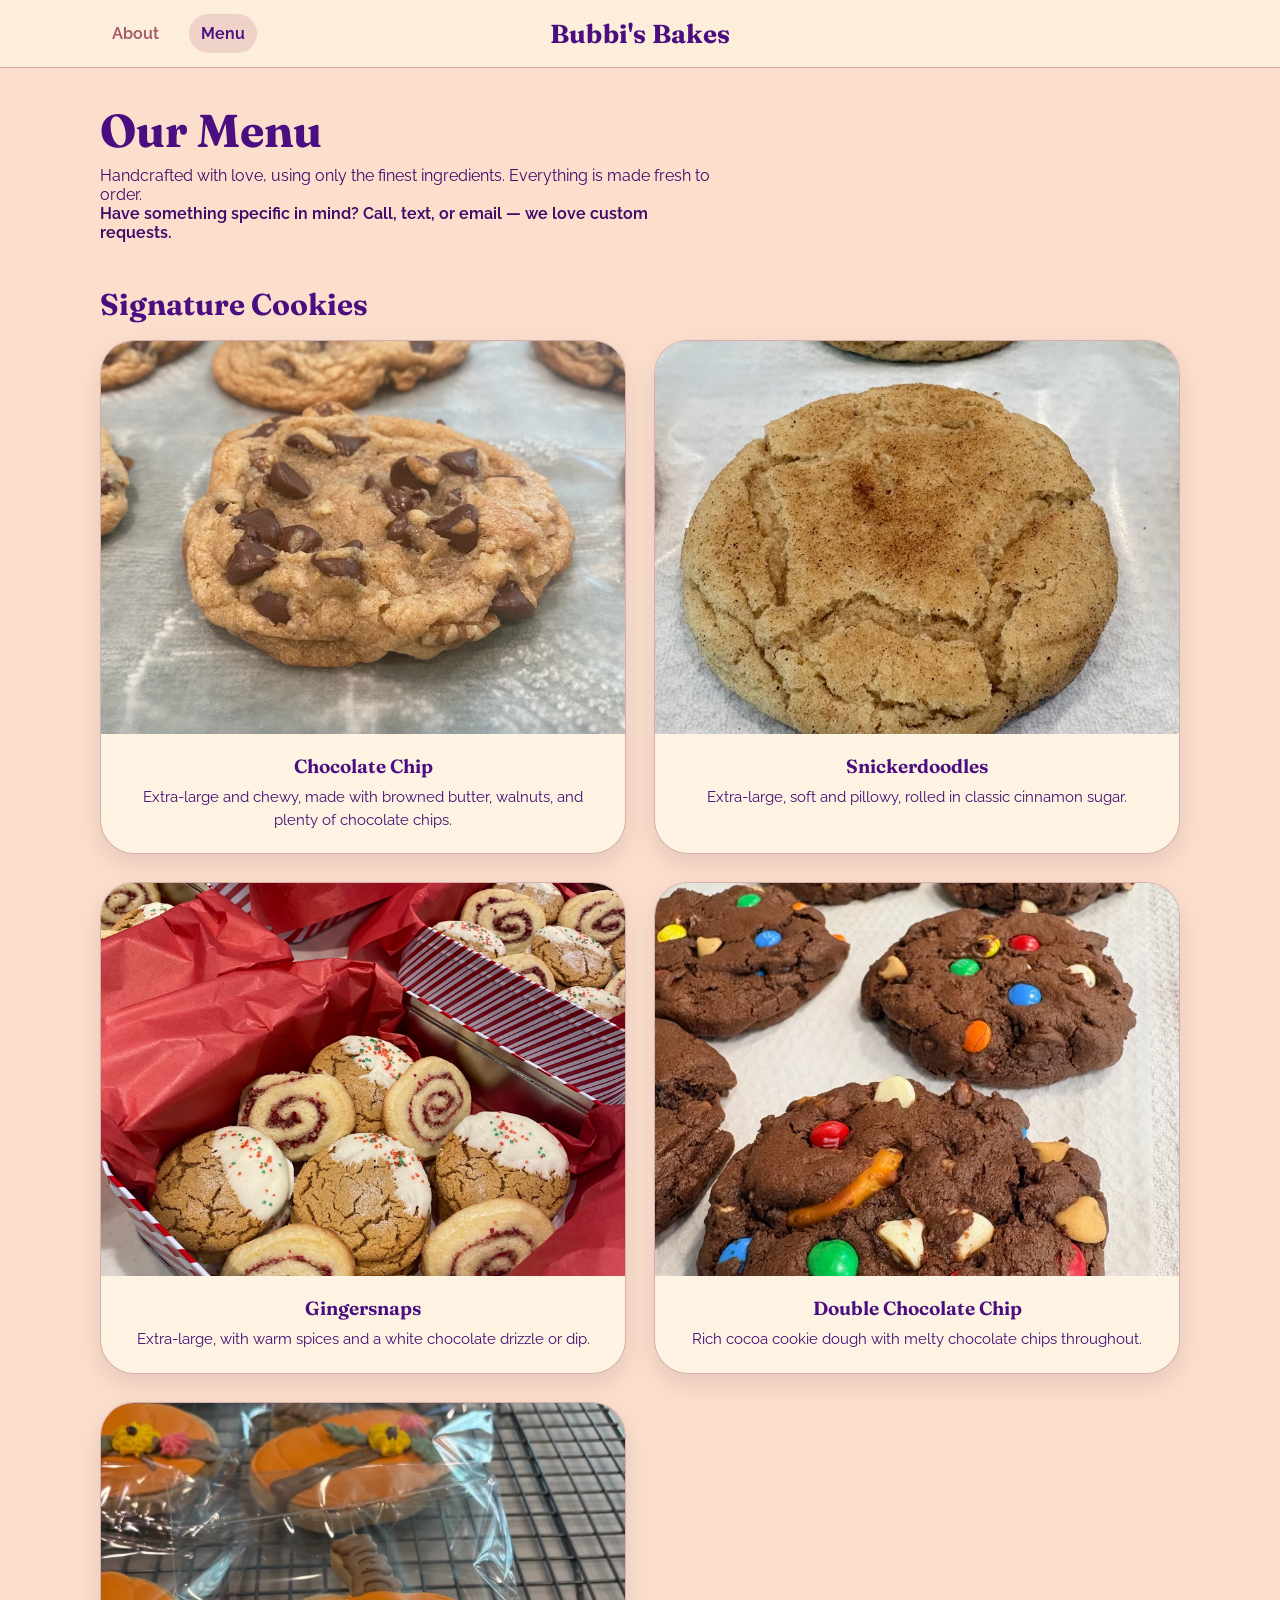
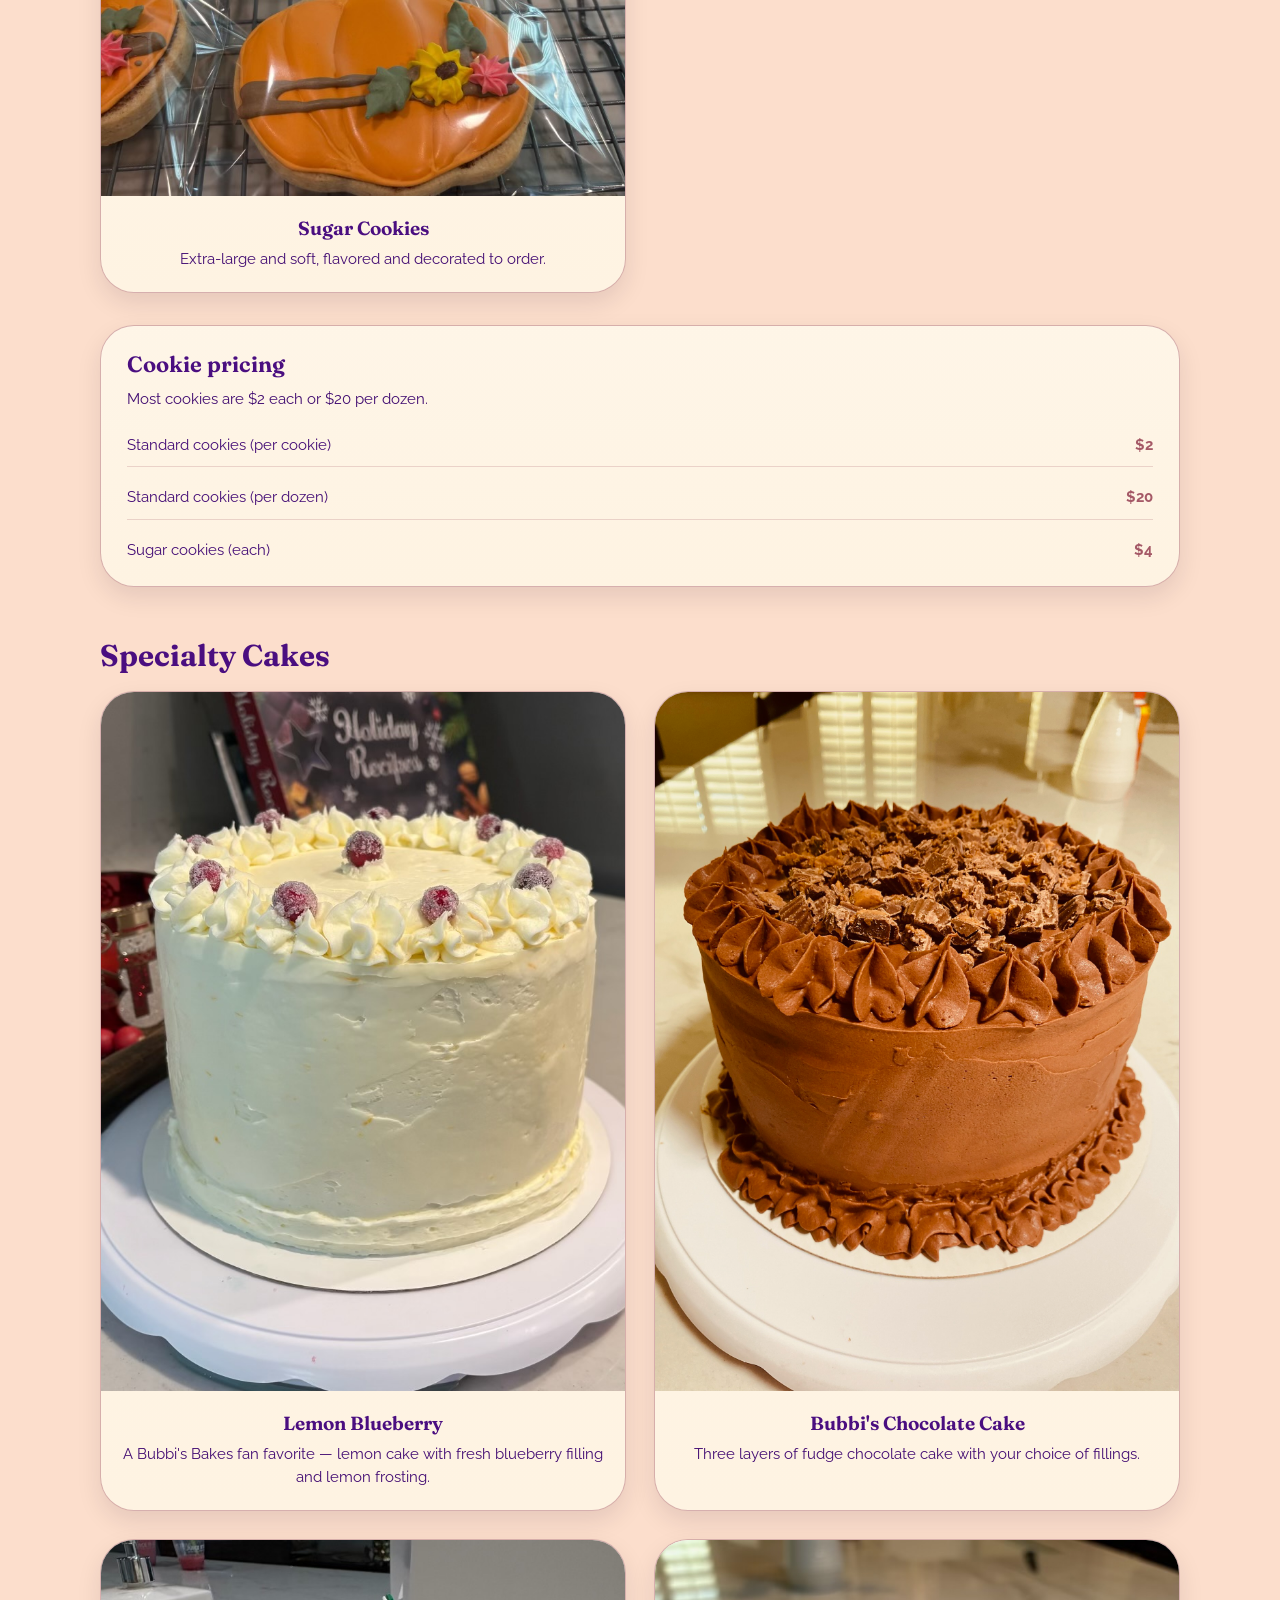
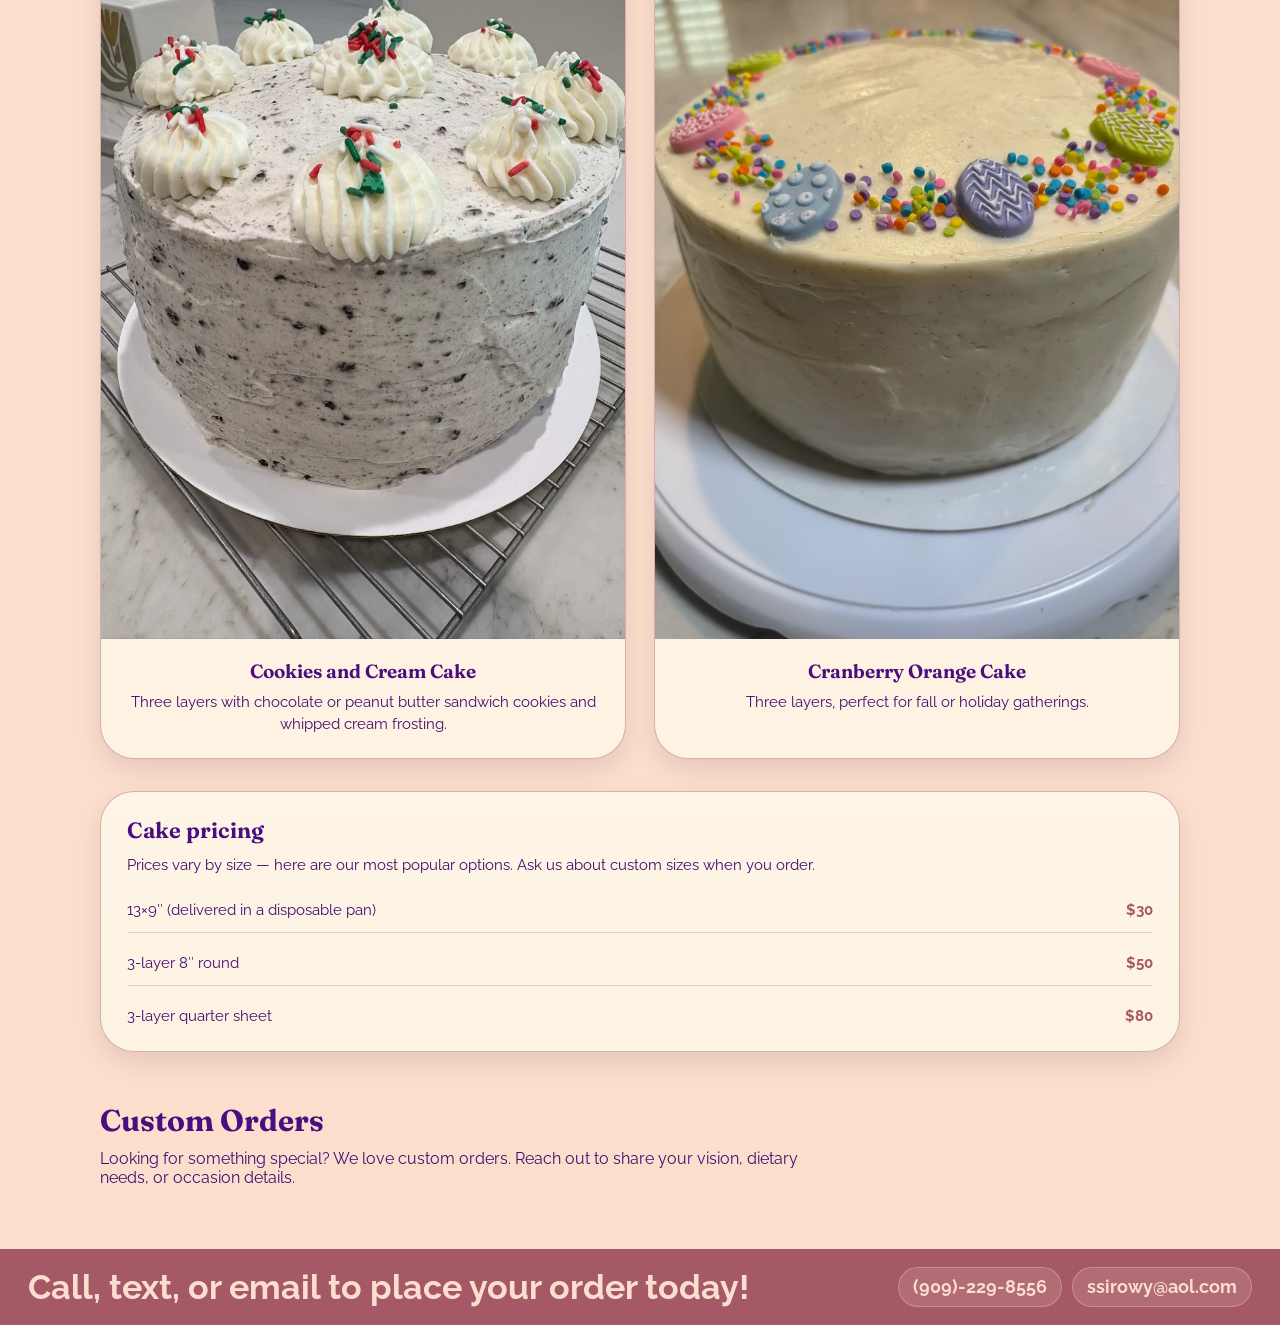
==== commit 70aac53b: "Menu: drop cranberry placeholder; remove unused images - Remove placeholder line and alt wording for" ====
--- a/menu.html
+++ b/menu.html
@@ -137,12 +137,11 @@
           </article>
           <article class="menu-item">
             <div class="menu-item-media menu-item-media--tall">
-              <img src="/img/easter-cake.jpeg" alt="Cranberry orange layer cake (placeholder photo)" loading="lazy" width="600" height="800">
+              <img src="/img/easter-cake.jpeg" alt="Cranberry orange layer cake" loading="lazy" width="600" height="800">
             </div>
             <div class="menu-item-body">
               <h3>Cranberry Orange Cake</h3>
               <p>Three layers, perfect for fall or holiday gatherings.</p>
-              <p class="menu-item-note">Photo placeholder — updated soon.</p>
             </div>
           </article>
         </div>
--- a/styles.css
+++ b/styles.css
@@ -465,13 +465,6 @@
     white-space: nowrap;
 }
 
-.menu-item-note {
-    margin: 0;
-    font-size: 13px;
-    font-style: italic;
-    color: var(--secondary-text-color);
-}
-
 @media only screen and (max-width: 800px) {
     header .nav {
         padding: 12px var(--gutter);
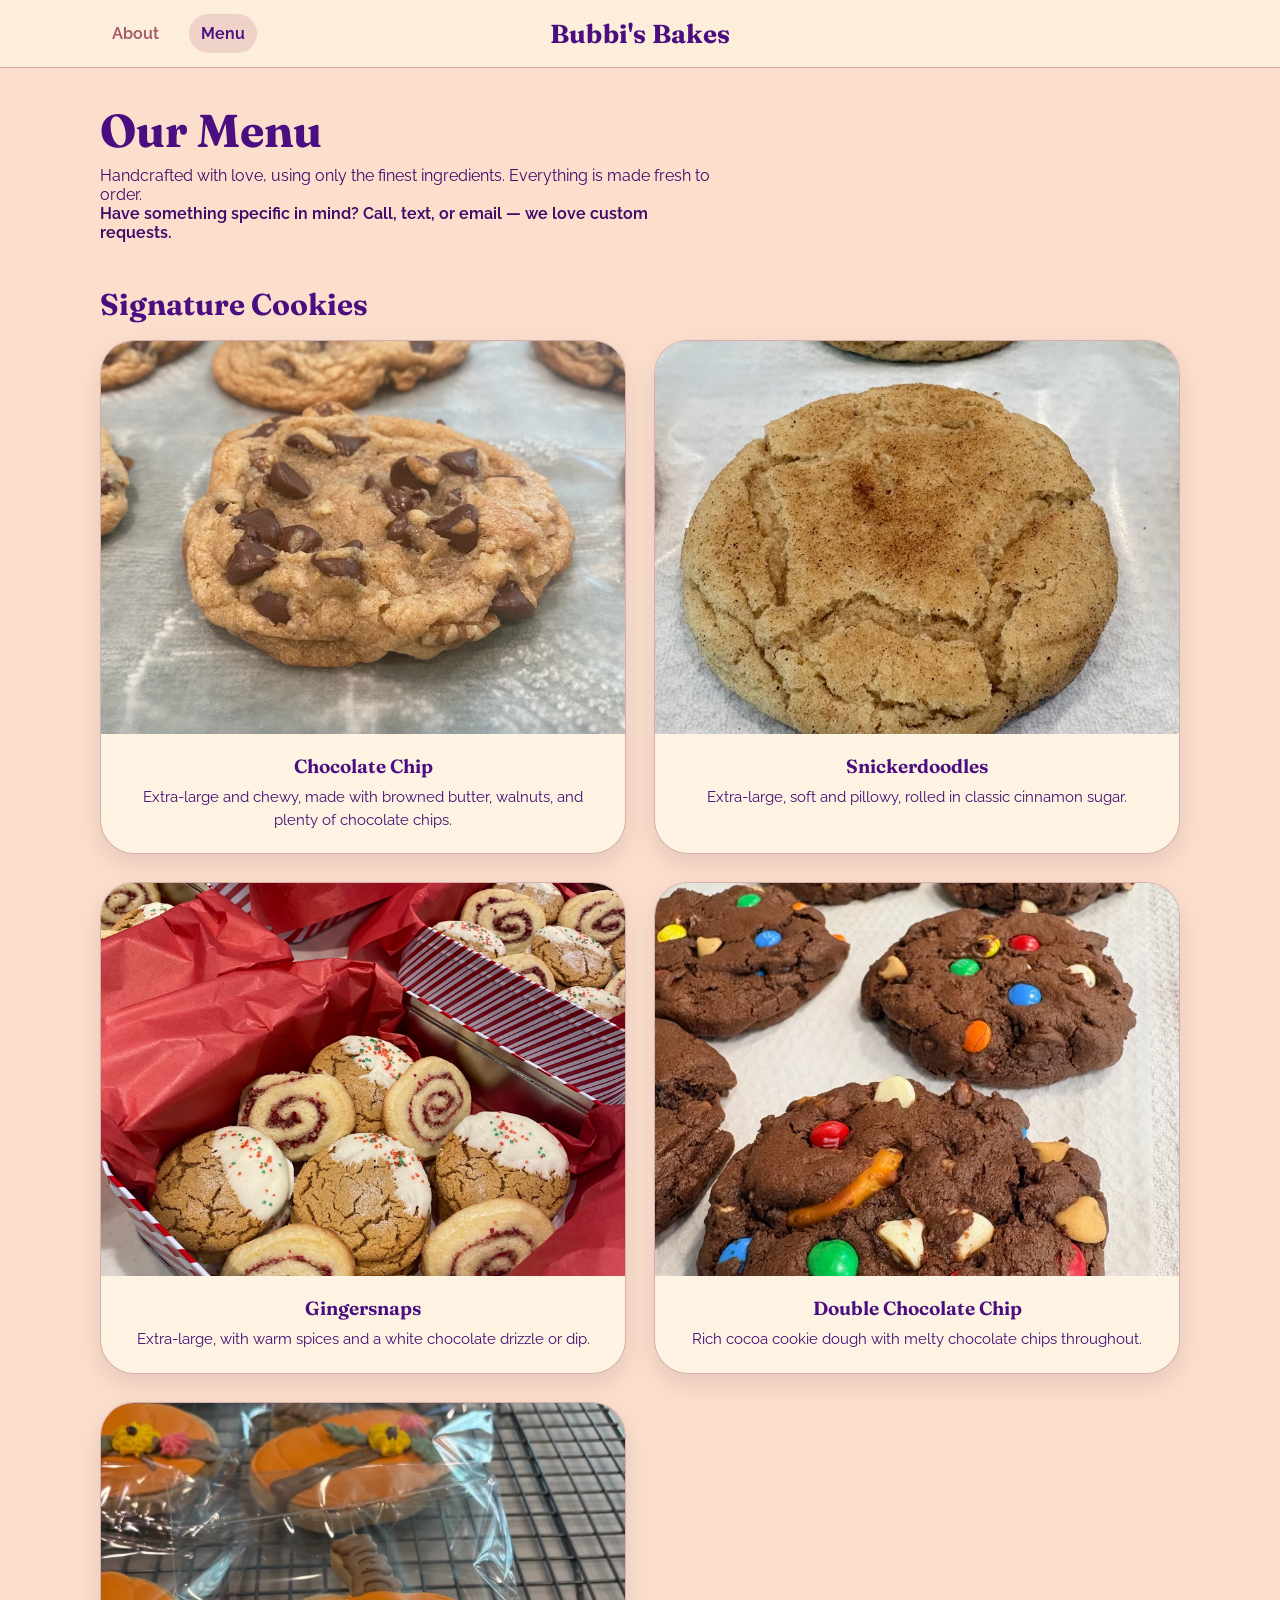
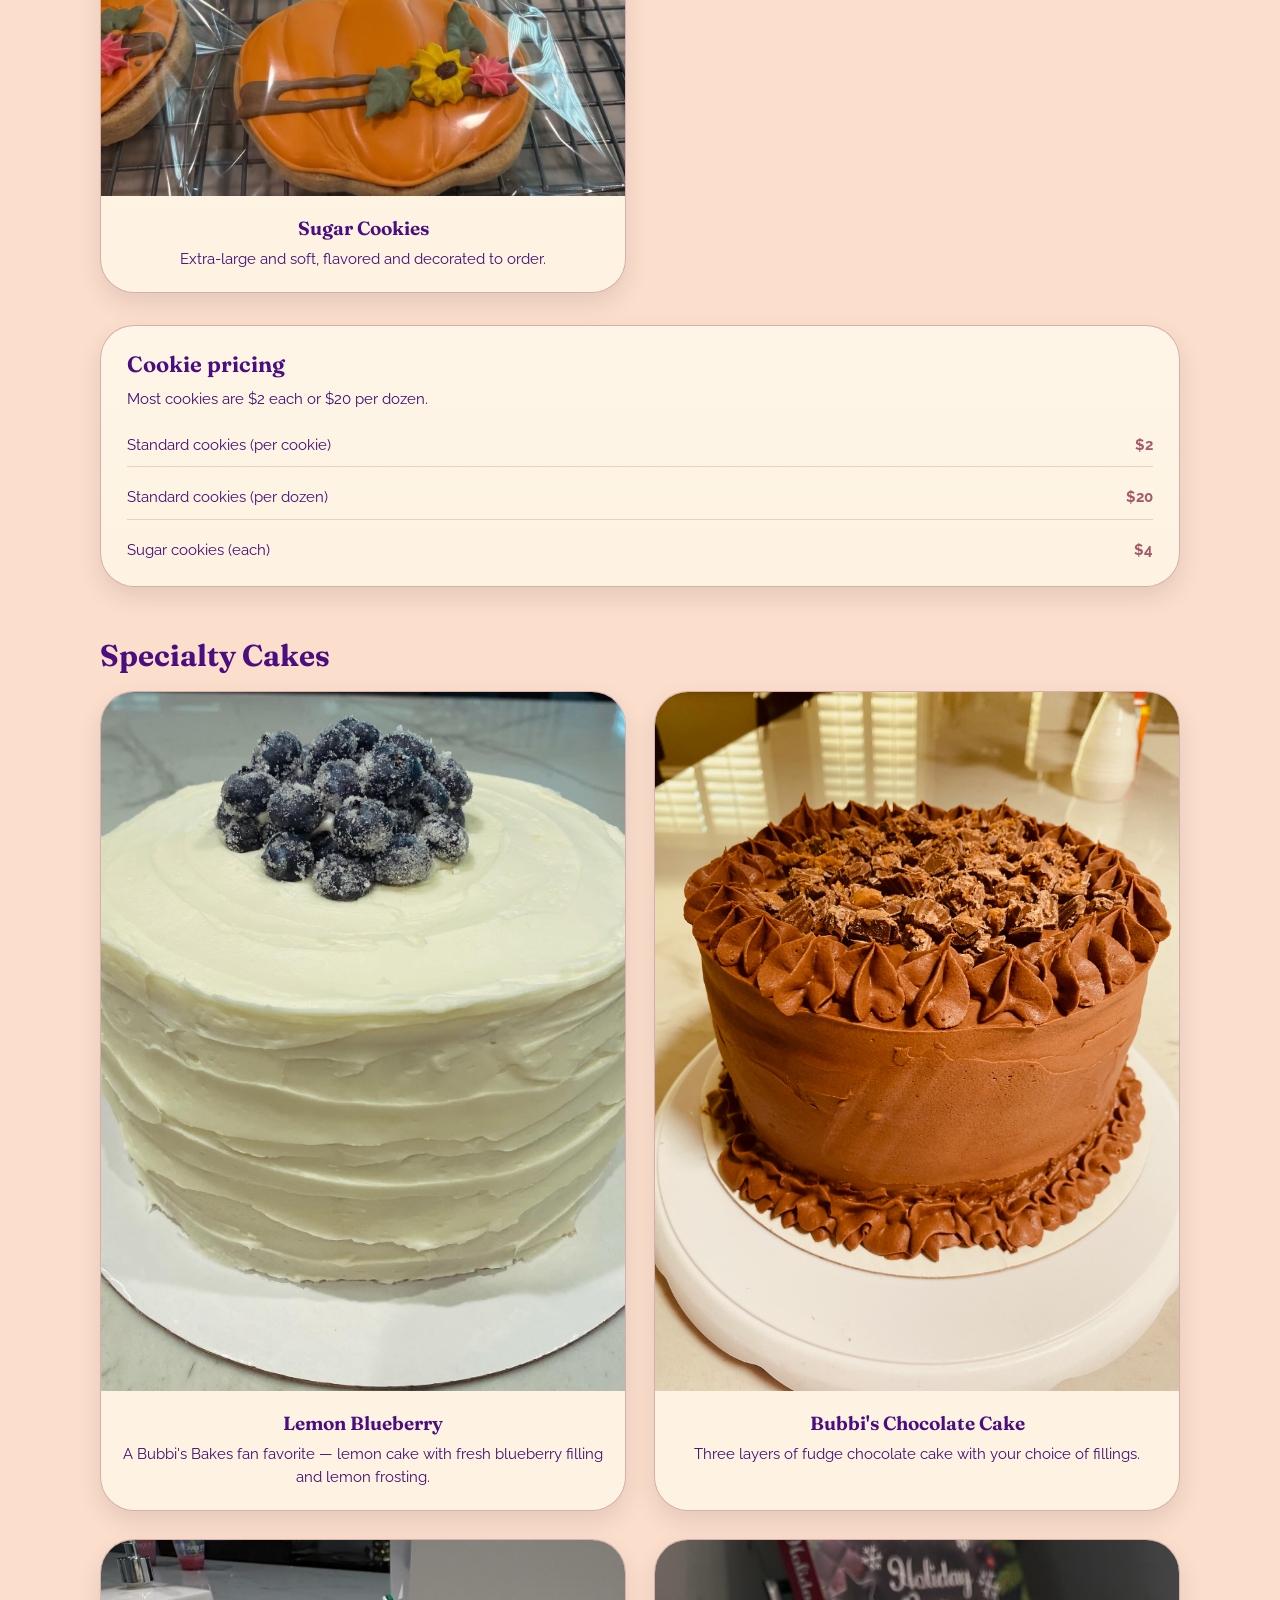
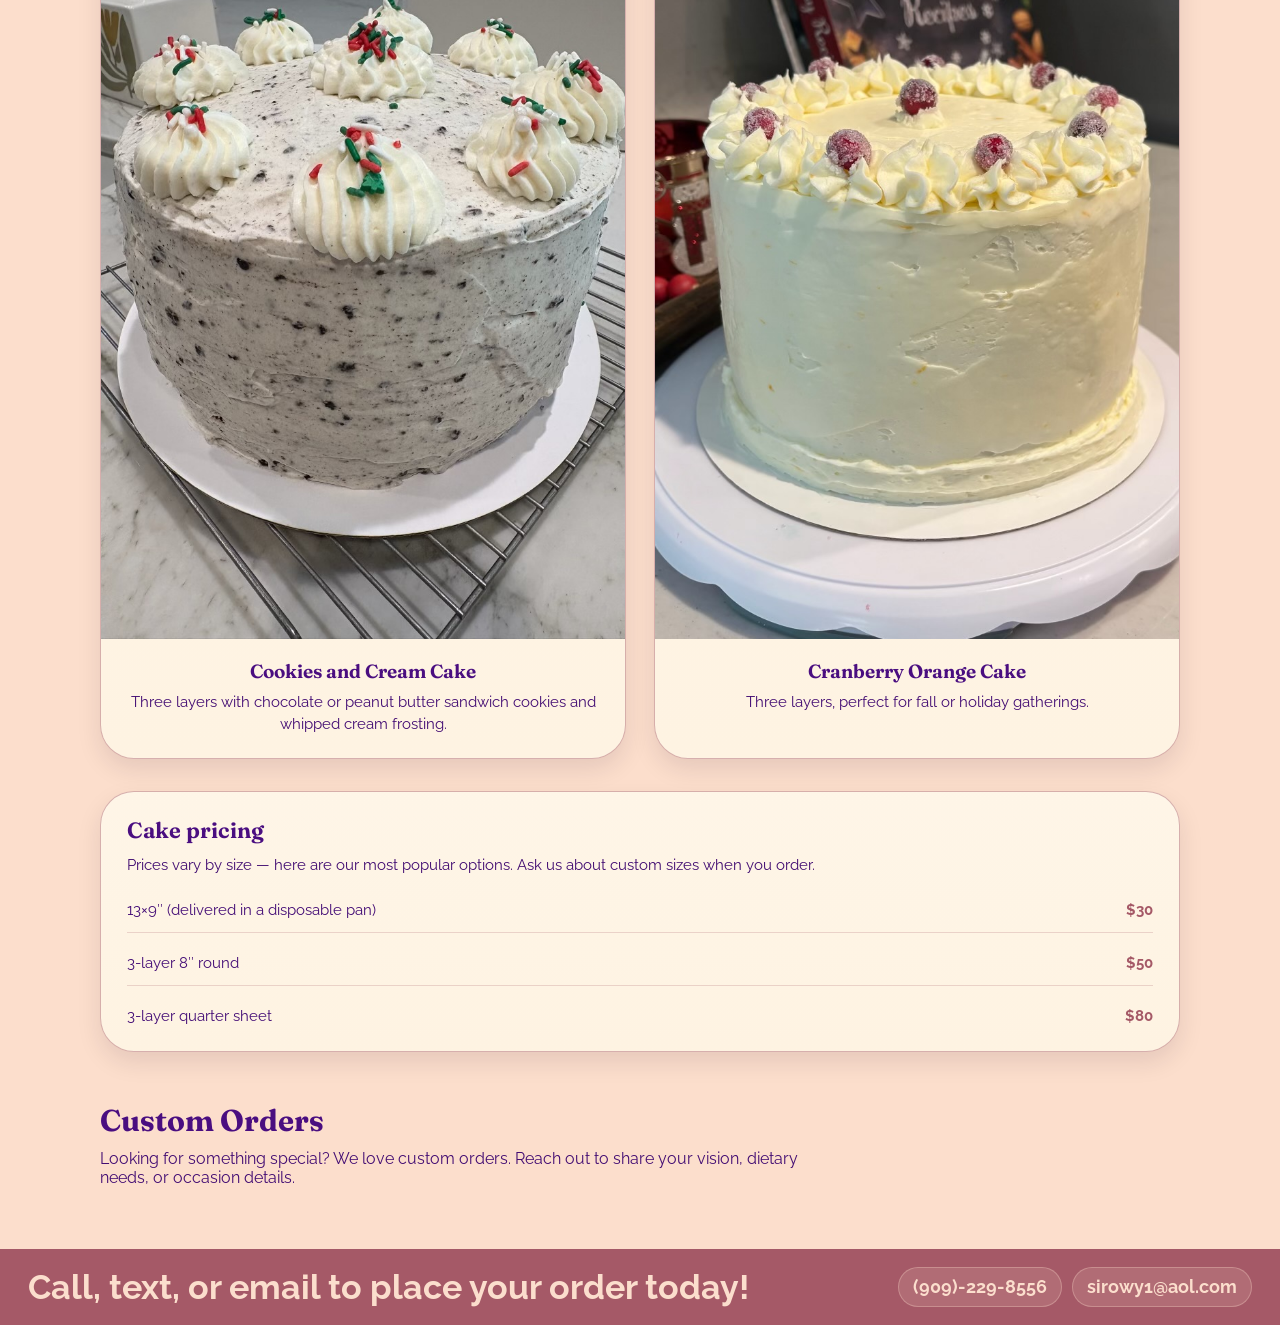
==== commit 0c274a96: "Images: variety hero, lemon-blueberry JPG, cranberry-orange cake photo - index: hero uses variety.jp" ====
--- a/menu.html
+++ b/menu.html
@@ -110,7 +110,7 @@
         <div class="menu-grid">
           <article class="menu-item">
             <div class="menu-item-media menu-item-media--tall">
-              <img src="/img/lemon-blueberry.jpeg" alt="Lemon blueberry layer cake" loading="lazy" width="600" height="800">
+              <img src="/img/lemon-blueberry.jpg" alt="Lemon blueberry layer cake" loading="lazy" width="600" height="800">
             </div>
             <div class="menu-item-body">
               <h3>Lemon Blueberry</h3>
@@ -137,7 +137,7 @@
           </article>
           <article class="menu-item">
             <div class="menu-item-media menu-item-media--tall">
-              <img src="/img/easter-cake.jpeg" alt="Cranberry orange layer cake" loading="lazy" width="600" height="800">
+              <img src="/img/cranberry-orange.jpeg" alt="Cranberry orange layer cake" loading="lazy" width="600" height="800">
             </div>
             <div class="menu-item-body">
               <h3>Cranberry Orange Cake</h3>
@@ -176,7 +176,7 @@
     <div class="footer-cta">Call, text, or email to place your order today!</div>
     <div class="footer-actions">
       <a class="footer-pill" href="tel:9092298556">(909)-229-8556</a>
-      <a class="footer-pill" href="mailto:ssirowy@aol.com">ssirowy@aol.com</a>
+      <a class="footer-pill" href="mailto:sirowy1@aol.com">sirowy1@aol.com</a>
     </div>
   </footer>
 </body>
